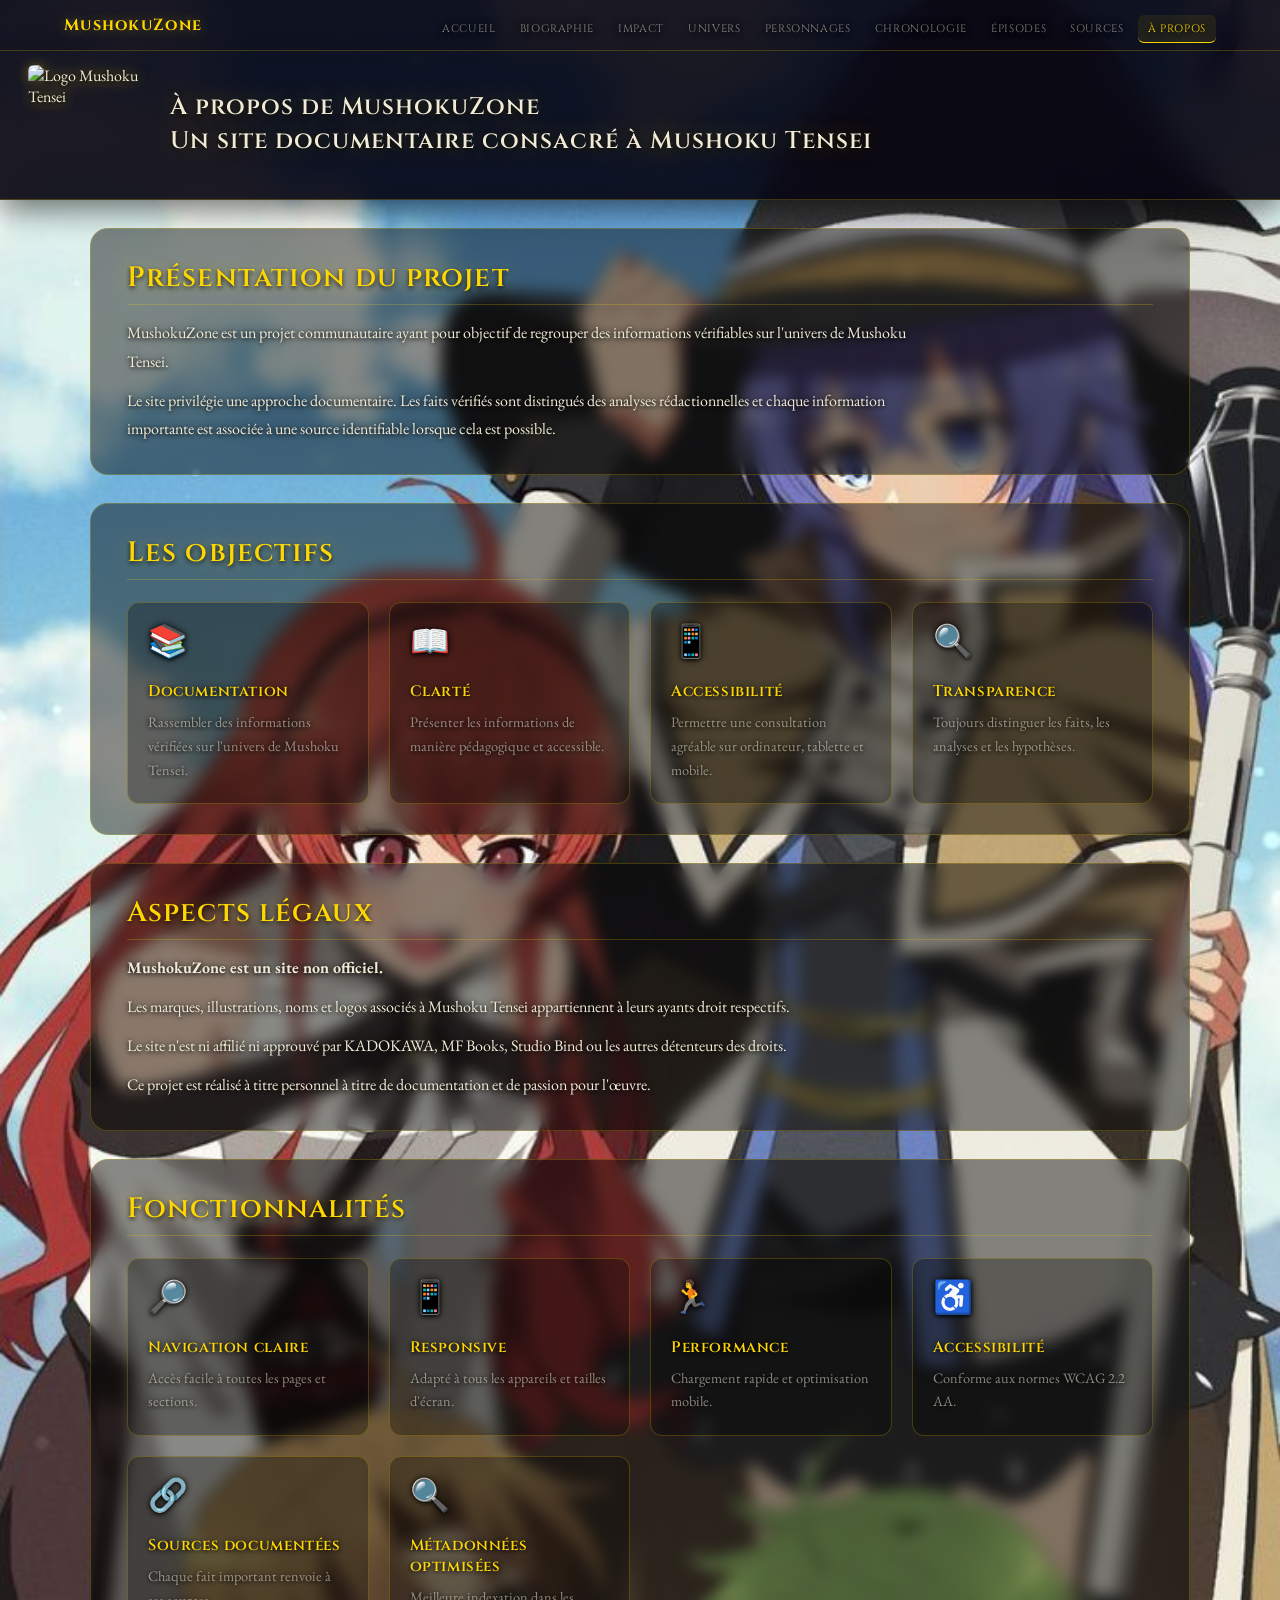
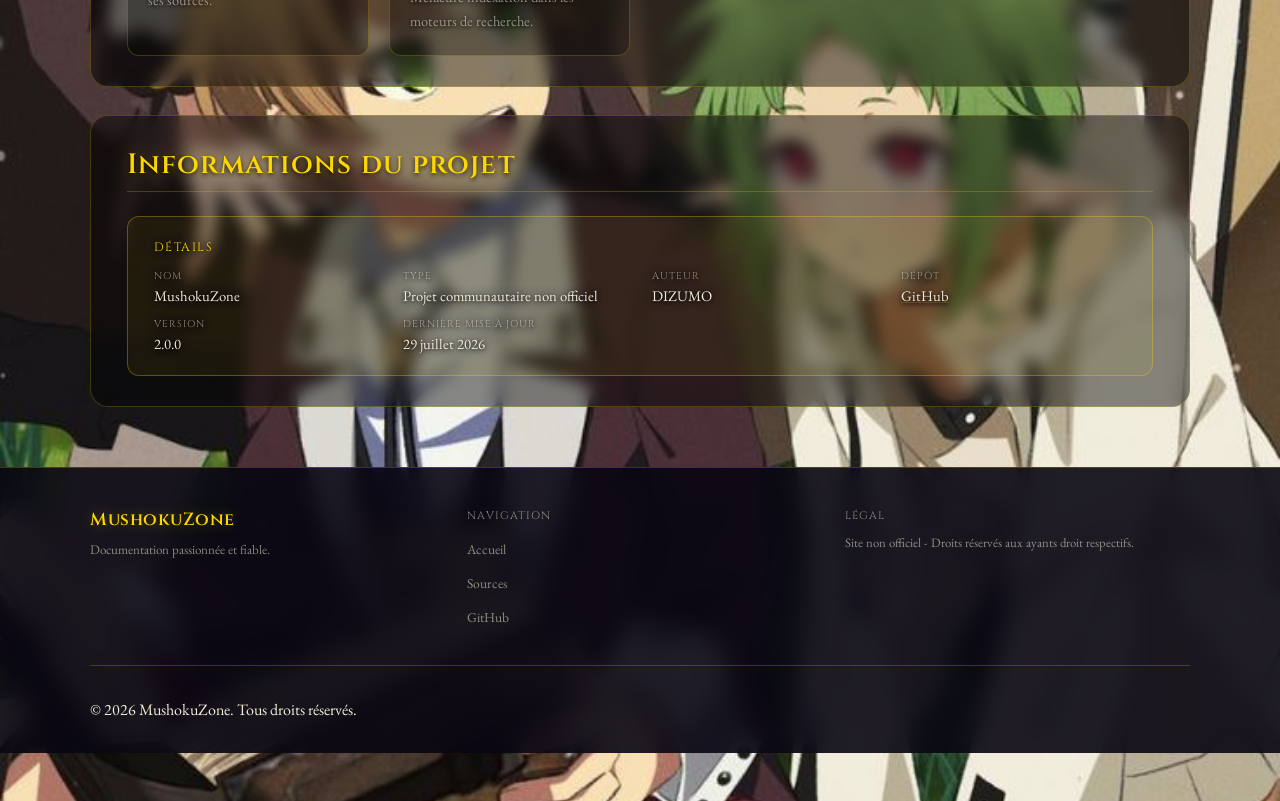
==== Autre pages/A-propos.html @ 8614d2e6 "Rework of the website to use JSON data files instead of hardcoded HTML content. This allows for easi" ====
<!DOCTYPE html>
<html lang="fr">
<head>

    <meta charset="UTF-8">
    <meta name="viewport" content="width=device-width, initial-scale=1.0">
    <link rel="icon" type="image/png" href="../Image/Mushoku_Tensei_Logo_(japonais).png">
    <title>À propos de MushokuZone</title>
    <link rel="stylesheet" href="../Css/style-common.css">

    <script src="../Js/data-manager.js"></script>
    <script src="../Js/seo-injector.js"></script>
</head>
<body>
    <a href="#main" class="skip-link">Aller au contenu principal</a>

    <nav class="site-nav">
        <div class="site-nav__inner">
            <a href="../index.html" class="site-nav__logo">MushokuZone</a>
            <ul class="site-nav__links"></ul>
            <button class="site-nav__burger" aria-expanded="false" aria-label="Menu">
                <span></span><span></span><span></span>
            </button>
        </div>
    </nav>

    <header class="hidden">
        <img src="../Image/Mushoku_Tensei_Logo_(japonais).png" alt="Logo Mushoku Tensei" loading="lazy" width="120" height="120">
        <div class="header-content">
            <h1 class="titre">À propos de MushokuZone<br>Un site documentaire consacré à Mushoku Tensei</h1>
        </div>
    </header>

    <main id="main">

        <section class="hidden" aria-labelledby="titre-presentation">
            <h2 id="titre-presentation">Présentation du projet</h2>
            <p>MushokuZone est un projet communautaire ayant pour objectif de regrouper des informations vérifiables sur l'univers de Mushoku Tensei.</p>
            <p>Le site privilégie une approche documentaire. Les faits vérifiés sont distingués des analyses rédactionnelles et chaque information importante est associée à une source identifiable lorsque cela est possible.</p>
        </section>

        <section class="hidden" aria-labelledby="titre-objectifs">
            <h2 id="titre-objectifs">Les objectifs</h2>
            <div class="cards-grid">
                <div class="card hidden">
                    <div class="card__icon">📚</div>
                    <h3 class="card__title">Documentation</h3>
                    <p class="card__text">Rassembler des informations vérifiées sur l'univers de Mushoku Tensei.</p>
                </div>
                <div class="card hidden">
                    <div class="card__icon">📖</div>
                    <h3 class="card__title">Clarté</h3>
                    <p class="card__text">Présenter les informations de manière pédagogique et accessible.</p>
                </div>
                <div class="card hidden">
                    <div class="card__icon">📱</div>
                    <h3 class="card__title">Accessibilité</h3>
                    <p class="card__text">Permettre une consultation agréable sur ordinateur, tablette et mobile.</p>
                </div>
                <div class="card hidden">
                    <div class="card__icon">🔍</div>
                    <h3 class="card__title">Transparence</h3>
                    <p class="card__text">Toujours distinguer les faits, les analyses et les hypothèses.</p>
                </div>
            </div>
        </section>

        <section class="hidden" aria-labelledby="titre-legaux">
            <h2 id="titre-legaux">Aspects légaux</h2>
            <p><strong>MushokuZone est un site non officiel.</strong></p>
            <p>Les marques, illustrations, noms et logos associés à Mushoku Tensei appartiennent à leurs ayants droit respectifs.</p>
            <p>Le site n'est ni affilié ni approuvé par KADOKAWA, MF Books, Studio Bind ou les autres détenteurs des droits.</p>
            <p>Ce projet est réalisé à titre personnel à titre de documentation et de passion pour l'œuvre.</p>
        </section>

        <section class="hidden" aria-labelledby="titre-fonctionnalites">
            <h2 id="titre-fonctionnalites">Fonctionnalités</h2>
            <div class="cards-grid">
                <div class="card hidden">
                    <div class="card__icon">🔎</div>
                    <h3 class="card__title">Navigation claire</h3>
                    <p class="card__text">Accès facile à toutes les pages et sections.</p>
                </div>
                <div class="card hidden">
                    <div class="card__icon">📱</div>
                    <h3 class="card__title">Responsive</h3>
                    <p class="card__text">Adapté à tous les appareils et tailles d'écran.</p>
                </div>
                <div class="card hidden">
                    <div class="card__icon">🏃</div>
                    <h3 class="card__title">Performance</h3>
                    <p class="card__text">Chargement rapide et optimisation mobile.</p>
                </div>
                <div class="card hidden">
                    <div class="card__icon">♿</div>
                    <h3 class="card__title">Accessibilité</h3>
                    <p class="card__text">Conforme aux normes WCAG 2.2 AA.</p>
                </div>
                <div class="card hidden">
                    <div class="card__icon">🔗</div>
                    <h3 class="card__title">Sources documentées</h3>
                    <p class="card__text">Chaque fait important renvoie à ses sources.</p>
                </div>
                <div class="card hidden">
                    <div class="card__icon">🔍</div>
                    <h3 class="card__title">Métadonnées optimisées</h3>
                    <p class="card__text">Meilleure indexation dans les moteurs de recherche.</p>
                </div>
            </div>
        </section>

        <section class="hidden" aria-labelledby="titre-contact">
            <h2 id="titre-contact">Informations du projet</h2>
            <div class="retenir">
                <div class="retenir__title">Détails</div>
                <div class="retenir__grid">
                    <div class="retenir__item">
                        <div class="retenir__label">Nom</div>
                        <div class="retenir__value">MushokuZone</div>
                    </div>
                    <div class="retenir__item">
                        <div class="retenir__label">Type</div>
                        <div class="retenir__value">Projet communautaire non officiel</div>
                    </div>
                    <div class="retenir__item">
                        <div class="retenir__label">Auteur</div>
                        <div class="retenir__value">DIZUMO</div>
                    </div>
                    <div class="retenir__item">
                        <div class="retenir__label">Dépôt</div>
                        <div class="retenir__value"><a href="https://github.com/DIZUMO/MushokuZone" target="_blank" rel="noopener noreferrer">GitHub</a></div>
                    </div>
                    <div class="retenir__item">
                        <div class="retenir__label">Version</div>
                        <div class="retenir__value">2.0.0</div>
                    </div>
                    <div class="retenir__item">
                        <div class="retenir__label">Dernière mise à jour</div>
                        <div class="retenir__value">29 juillet 2026</div>
                    </div>
                </div>
            </div>
        </section>

    </main>

    <footer class="site-footer">
        <div class="site-footer__inner">
            <div class="site-footer__brand"><h3>MushokuZone</h3><p>Documentation passionnée et fiable.</p></div>
            <div class="site-footer__nav"><h4>Navigation</h4><ul><li><a href="../index.html">Accueil</a></li><li><a href="Sources.html">Sources</a></li><li><a href="https://github.com/DIZUMO/MushokuZone" target="_blank" rel="noopener noreferrer">GitHub</a></li></ul></div>
            <div class="site-footer__meta"><h4>Légal</h4><p>Site non officiel - Droits réservés aux ayants droit respectifs.</p></div>
        </div>
        <div class="site-footer__bottom"><p>&copy; 2026 MushokuZone. Tous droits réservés.</p></div>
    </footer>

    <button id="back-to-top" aria-label="Revenir en haut">↑</button>
    <script src="../Js/config.js"></script>
    <script src="../Js/Jscripts.js"></script>
</body>
</html>
---- Css/style-common.css ----
/* ================================================== */
/*  GOOGLE FONTS                                      */
/* ================================================== */

@import url('https://fonts.googleapis.com/css2?family=Cinzel:wght@400;600;700&family=EB+Garamond:ital,wght@0,400;0,500;1,400&display=swap');

/* ================================================== */
/*  VARIABLES CSS                                     */
/* ================================================== */

:root {
    --color-gold:        #ffd700;
    --color-gold-dim:    rgba(255, 215, 0, 0.75);
    --color-gold-glow:   rgba(255, 215, 0, 0.35);
    --color-bg-header:   rgba(8, 6, 18, 0.92);
    --color-bg-section:  rgba(0, 0, 0, 0.45);
    --color-border:      rgba(255, 215, 0, 0.22);
    --color-text:        #f0ead6;
    --color-text-muted:  rgba(240, 234, 214, 0.55);
    --font-display: 'Cinzel', 'Palatino Linotype', serif;
    --font-body:    'EB Garamond', 'Georgia', serif;
    --radius-sm: 6px;
    --radius-md: 12px;
    --radius-lg: 18px;
    --transition-fast:   0.25s ease;
    --transition-normal: 0.4s ease;
    --transition-slow:   0.65s ease;
    --shadow-gold: 0 0 18px rgba(255, 215, 0, 0.4);
    --shadow-dark: 0 8px 32px rgba(0, 0, 0, 0.6);
}

*, *::before, *::after { margin: 0; padding: 0; box-sizing: border-box; }

.skip-link {
    position: absolute; top: -100px; left: 16px; z-index: 9999;
    padding: 10px 18px; background: var(--color-gold); color: #12100a;
    font-family: var(--font-display); font-size: 0.85rem;
    border-radius: var(--radius-sm); text-decoration: none; transition: top 0.2s;
}
.skip-link:focus { top: 16px; }

html {
    scroll-behavior: smooth; font-family: var(--font-body); font-size: 16px;
    color: var(--color-text); background-size: cover; background-repeat: no-repeat;
    background-position: top center; background-attachment: fixed; background-color: #0a0810;
}

body {
    min-height: 100vh; padding: 0 0 48px;
    text-shadow: 0 1px 4px rgba(0,0,0,0.95), 0 0 10px rgba(0,0,0,0.7);
    display: flex; flex-direction: column;
}

main { flex: 1; }

/* LOADER */
.loader {
    width: fit-content; font-weight: bold; font-family: monospace; font-size: 18px;
    color: #fff; line-height: 1.2; white-space: nowrap; flex-shrink: 0;
    text-shadow: none; animation: loader-color 1.5s ease-in-out infinite;
}
.loader::before { content: none; }
@keyframes loader-color { 0%,100%{color:#fff} 50%{color:var(--color-gold)} }
@keyframes media-fade-in { from{opacity:0} to{opacity:1} }
.media-loaded { animation: media-fade-in 0.5s ease forwards; }

/* NAV PRINCIPALE */
.site-nav {
    width: 100%; background: rgba(8,6,18,0.92); border-bottom: 1px solid var(--color-border);
    position: sticky; top: 0; z-index: 999; backdrop-filter: blur(12px);
    -webkit-backdrop-filter: blur(12px);
}
.site-nav__inner {
    max-width: 1200px; margin: 0 auto; display: flex; align-items: center;
    justify-content: space-between; padding: 0 24px; height: 50px;
}
.site-nav__logo {
    font-family: var(--font-display); font-size: 1rem; font-weight: 700;
    color: var(--color-gold); text-decoration: none; letter-spacing: 0.08em;
    text-shadow: 0 0 12px var(--color-gold-glow); flex-shrink: 0;
}
.site-nav__links {
    display: flex; align-items: center; gap: 4px; list-style: none;
    flex-wrap: nowrap; overflow-x: auto; -ms-overflow-style: none; scrollbar-width: none;
}
.site-nav__links::-webkit-scrollbar { display: none; }
.site-nav__links a {
    font-family: var(--font-display); font-size: 0.68rem; letter-spacing: 0.06em;
    text-transform: uppercase; color: var(--color-text-muted); text-decoration: none;
    padding: 6px 10px; border-radius: var(--radius-sm);
    transition: color var(--transition-fast), background var(--transition-fast); white-space: nowrap;
}
.site-nav__links a:hover,
.site-nav__links a[aria-current="page"] {
    color: var(--color-gold); background: rgba(255,215,0,0.08);
}
.site-nav__links a[aria-current="page"] { border-bottom: 1.5px solid var(--color-gold); }
.site-nav__burger {
    display: none; flex-direction: column; gap: 5px; background: none;
    border: none; cursor: pointer; padding: 6px; border-radius: var(--radius-sm);
}
.site-nav__burger span {
    display: block; width: 24px; height: 2px; background: var(--color-text);
    transition: transform var(--transition-fast), opacity var(--transition-fast);
}
.site-nav__burger[aria-expanded="true"] span:nth-child(1) { transform: translateY(7px) rotate(45deg); }
.site-nav__burger[aria-expanded="true"] span:nth-child(2) { opacity: 0; }
.site-nav__burger[aria-expanded="true"] span:nth-child(3) { transform: translateY(-7px) rotate(-45deg); }

/* HEADER HERO */
header {
    background: var(--color-bg-header); backdrop-filter: blur(16px) saturate(1.5);
    -webkit-backdrop-filter: blur(16px) saturate(1.5); border-bottom: 1px solid var(--color-border);
    padding: 14px 28px; display: flex; align-items: center; gap: 22px; box-shadow: var(--shadow-dark);
}
header img {
    width: clamp(64px,12vw,120px); height: auto; flex-shrink: 0;
    border-radius: var(--radius-sm); filter: drop-shadow(0 0 6px var(--color-gold-glow));
    transition: filter var(--transition-fast), transform var(--transition-fast);
    float: none !important; margin: 0 !important;
}
header img:hover { filter: drop-shadow(0 0 14px var(--color-gold-dim)); transform: scale(1.05); }
.header-content { flex: 1; min-width: 0; }
.titre {
    font-family: var(--font-display); font-size: clamp(0.95rem,2vw,1.5rem); font-weight: 600;
    letter-spacing: 0.04em; line-height: 1.4; color: var(--color-text);
    text-shadow: 0 0 22px var(--color-gold-glow), 0 2px 6px rgba(0,0,0,0.95);
    animation: pulse-glow 4s ease-in-out infinite; text-align: left;
}
.nav-fleches { display: flex; align-items: center; gap: 12px; margin-top: 10px; flex-wrap: wrap; }
.fleche {
    width: 34px; height: 34px; border-radius: 50%; border: 1.5px solid rgba(255,215,0,0.4);
    background: rgba(0,0,0,0.3); color: var(--color-text); font-size: 1.3rem;
    display: flex; align-items: center; justify-content: center; text-decoration: none;
    user-select: none;
    transition: background var(--transition-fast), border-color var(--transition-fast),
    color var(--transition-fast), transform var(--transition-fast), box-shadow var(--transition-fast);
}
.fleche:hover {
    background: var(--color-gold-dim); border-color: var(--color-gold);
    color: #12100a; transform: scale(1.2); box-shadow: 0 0 14px var(--color-gold-glow);
}
.page-actuelle {
    font-family: var(--font-body); font-size: 0.68rem; color: var(--color-text-muted);
    letter-spacing: 3px; text-transform: uppercase;
}

/* FIL D'ARIANE */
.breadcrumb {
    max-width: 1100px; margin: 12px auto 0; padding: 0 20px;
    font-family: var(--font-display); font-size: 0.68rem; letter-spacing: 0.05em;
    color: var(--color-text-muted); display: flex; align-items: center; gap: 8px; flex-wrap: wrap;
}
.breadcrumb a { color: var(--color-text-muted); text-decoration: none; transition: color var(--transition-fast); }
.breadcrumb a:hover { color: var(--color-gold); }
.breadcrumb__sep { color: rgba(255,215,0,0.3); }
.breadcrumb__current { color: var(--color-gold); }

/* SECTIONS */
section {
    max-width: 1100px; margin: 28px auto 0; padding: 30px 36px;
    background: var(--color-bg-section); backdrop-filter: blur(8px);
    -webkit-backdrop-filter: blur(8px); border-radius: var(--radius-lg);
    border: 1px solid var(--color-border);
    transition: transform var(--transition-normal), box-shadow var(--transition-normal), border-color var(--transition-normal);
}
section:hover {
    transform: translateY(-5px);
    box-shadow: 0 18px 45px rgba(0,0,0,0.6), 0 0 0 1px var(--color-gold-glow);
    border-color: rgba(255,215,0,0.38);
}

/* TITRES */
h2 {
    font-family: var(--font-display); font-size: clamp(1.25rem,2.5vw,1.75rem); font-weight: 600;
    color: var(--color-gold); margin-top: 28px; margin-bottom: 14px; letter-spacing: 0.04em;
    text-shadow: 0 0 20px var(--color-gold-glow), 0 2px 5px rgba(0,0,0,0.85);
    border-bottom: 1px solid var(--color-border); padding-bottom: 8px;
}
h2:first-child { margin-top: 0; }
h3 {
    font-family: var(--font-display); font-size: clamp(1rem,1.8vw,1.25rem); font-weight: 600;
    color: #e8d48a; margin-top: 24px; margin-bottom: 10px; letter-spacing: 0.03em;
}
h4 {
    font-family: var(--font-display); font-size: 0.9rem; font-weight: 400;
    color: var(--color-text-muted); margin-top: 20px; letter-spacing: 0.06em; text-transform: uppercase;
}
p { font-size: 1rem; line-height: 1.8; max-width: 780px; margin-top: 10px; color: var(--color-text); }
ul, ol { padding-left: 22px; margin-top: 8px; }
li { line-height: 1.75; margin-bottom: 5px; }

/* CARTES */
.cards-grid {
    display: grid; grid-template-columns: repeat(auto-fill,minmax(220px,1fr));
    gap: 20px; margin-top: 22px;
}
.card {
    background: rgba(0,0,0,0.3); border: 1px solid var(--color-border);
    border-radius: var(--radius-md); padding: 22px 20px;
    transition: transform var(--transition-fast), box-shadow var(--transition-fast), border-color var(--transition-fast);
}
.card:hover {
    transform: translateY(-4px);
    box-shadow: 0 12px 32px rgba(0,0,0,0.55), 0 0 0 1px var(--color-gold-glow);
    border-color: rgba(255,215,0,0.38);
}
.card__icon { font-size: 2rem; margin-bottom: 12px; display: block; line-height: 1; }
.card__title {
    font-family: var(--font-display); font-size: 0.95rem; font-weight: 600;
    color: var(--color-gold); margin-bottom: 8px; letter-spacing: 0.04em;
}
.card__text { font-size: 0.9rem; line-height: 1.65; color: var(--color-text-muted); max-width: none; margin-top: 0; }

/* TABLE */
table {
    width: 100%; border-collapse: collapse; margin-top: 22px;
    border-radius: var(--radius-md); overflow: hidden;
    transition: transform var(--transition-fast), box-shadow var(--transition-fast);
}
table:hover { transform: scale(1.004); box-shadow: 0 8px 28px rgba(0,0,0,0.5); }
thead { background: rgba(255,215,0,0.1); }
th {
    font-family: var(--font-display); font-size: 0.82rem; letter-spacing: 0.07em;
    text-transform: uppercase; color: var(--color-gold); padding: 12px 14px;
    border: 1px solid var(--color-border); text-align: center;
}
td {
    padding: 10px 14px; text-align: center; border: 1px solid rgba(255,255,255,0.07);
    font-size: 0.92rem; transition: background var(--transition-fast);
}
tbody tr:nth-child(even) { background: rgba(255,215,0,0.04); }
tbody tr:hover td { background: rgba(255,215,0,0.09); }
caption h3 { margin-bottom: 8px; margin-top: 0; }

/* IMAGES */
img {
    border-radius: var(--radius-md); max-width: 100%; height: auto; display: block;
    transition: transform var(--transition-normal), filter var(--transition-normal), box-shadow var(--transition-normal);
}
img:hover { transform: scale(1.03); filter: brightness(1.08) saturate(1.1); box-shadow: 0 10px 32px rgba(0,0,0,0.55); }
section img { margin: 16px auto; max-height: 420px; object-fit: cover; box-shadow: 0 4px 20px rgba(0,0,0,0.5); }

/* IFRAMES */
iframe { border-radius: var(--radius-md); width: 100%; aspect-ratio: 16/9; border: none; box-shadow: 0 6px 24px rgba(0,0,0,0.5); }

/* LIENS */
a { color: var(--color-text); text-decoration-color: var(--color-border); transition: color var(--transition-fast), text-shadow var(--transition-fast); }
a:hover { color: var(--color-gold); text-shadow: 0 0 10px var(--color-gold-glow); }

/* BOUTONS */
.btn {
    display: inline-flex; align-items: center; gap: 8px;
    font-family: var(--font-display); font-size: 0.78rem; letter-spacing: 0.06em;
    text-transform: uppercase; color: var(--color-text); background: rgba(0,0,0,0.35);
    border: 1.5px solid var(--color-border); border-radius: var(--radius-sm);
    padding: 9px 18px; cursor: pointer; text-decoration: none;
    transition: background var(--transition-fast), border-color var(--transition-fast),
    color var(--transition-fast), box-shadow var(--transition-fast);
}
.btn:hover {
    background: rgba(255,215,0,0.12); border-color: var(--color-gold);
    color: var(--color-gold); box-shadow: 0 0 12px var(--color-gold-glow); text-shadow: none;
}
.btn--primary { background: rgba(255,215,0,0.14); border-color: var(--color-gold); color: var(--color-gold); }

/* ACCORDEON */
.accordion__item {
    border: 1px solid var(--color-border); border-radius: var(--radius-md);
    margin-bottom: 10px; overflow: hidden; background: rgba(0,0,0,0.25);
}
.accordion__btn {
    width: 100%; display: flex; align-items: center; justify-content: space-between;
    gap: 12px; padding: 16px 20px; background: none; border: none;
    color: var(--color-text); font-family: var(--font-display); font-size: 0.9rem;
    text-align: left; cursor: pointer;
    transition: color var(--transition-fast), background var(--transition-fast);
}
.accordion__btn:hover { background: rgba(255,215,0,0.05); color: var(--color-gold); }
.accordion__btn[aria-expanded="true"] { color: var(--color-gold); border-bottom: 1px solid var(--color-border); }
.accordion__icon { font-size: 1.2rem; transition: transform var(--transition-fast); flex-shrink: 0; }
.accordion__btn[aria-expanded="true"] .accordion__icon { transform: rotate(45deg); }
.accordion__panel { max-height: 0; overflow: hidden; transition: max-height 0.35s ease, padding 0.35s ease; padding: 0 20px; }
.accordion__panel.open { max-height: 800px; padding: 16px 20px; }

/* GRILLE VIDEOS */
.video-grid { display: grid; grid-template-columns: repeat(4,1fr); gap: 22px; margin-top: 18px; }
.video-cell {
    display: flex; flex-direction: column; align-items: center; text-align: center;
    background: rgba(0,0,0,0.3); border-radius: var(--radius-md); border: 1px solid var(--color-border);
    padding: 12px; transition: transform var(--transition-fast), box-shadow var(--transition-fast), border-color var(--transition-fast);
}
.video-cell:hover {
    transform: translateY(-4px);
    box-shadow: 0 12px 32px rgba(0,0,0,0.55), 0 0 0 1px var(--color-gold-glow);
    border-color: rgba(255,215,0,0.38);
}
.video-cell p { font-size: 0.88rem; margin-top: 8px; color: var(--color-text-muted); max-width: none; line-height: 1.5; }
.video-cell p:first-of-type { color: var(--color-text); font-weight: 500; margin-top: 10px; }
.video-container { position: relative; width: 100%; padding-bottom: 56.25%; border-radius: var(--radius-sm); overflow: hidden; background: #000; }
.video-container iframe { position: absolute; width: 100%; height: 100%; top: 0; left: 0; aspect-ratio: unset; }
.video-preview { position: relative; width: 100%; cursor: pointer; border-radius: var(--radius-sm); overflow: hidden; }
.video-preview img { width: 100%; display: block; object-fit: cover; filter: brightness(1.05) contrast(1.1) saturate(1.15); transition: filter var(--transition-fast), transform var(--transition-fast); max-height: none; margin: 0; border-radius: 0; }
.video-preview:hover img { filter: brightness(1.15) contrast(1.2) saturate(1.25); transform: scale(1.05); }
.play-button {
    position: absolute; top: 50%; left: 50%; transform: translate(-50%,-50%);
    font-size: 2rem; color: white; background: rgba(0,0,0,0.6);
    width: 60px; height: 60px; display: flex; align-items: center; justify-content: center;
    border-radius: 50%; transition: all var(--transition-fast); box-shadow: 0 4px 12px rgba(0,0,0,0.7);
}
.video-preview:hover .play-button { background: rgba(0,0,0,0.8); transform: translate(-50%,-50%) scale(1.1); }

/* FRISE */
.timeline { position: relative; padding: 20px 0; margin-top: 24px; }
.timeline::before {
    content: ''; position: absolute; left: 50%; top: 0; bottom: 0; width: 2px;
    background: linear-gradient(to bottom, transparent, var(--color-gold), transparent);
    transform: translateX(-50%);
}
.timeline__item { display: flex; gap: 32px; margin-bottom: 36px; align-items: flex-start; position: relative; }
.timeline__item:nth-child(odd) { flex-direction: row-reverse; }
.timeline__item:nth-child(odd) .timeline__content { text-align: right; }
.timeline__dot {
    flex-shrink: 0; width: 14px; height: 14px; border-radius: 50%;
    background: var(--color-gold); border: 2px solid rgba(255,215,0,0.3);
    box-shadow: 0 0 10px var(--color-gold-glow); position: absolute;
    left: 50%; transform: translateX(-50%); top: 4px;
}
.timeline__content {
    flex: 1; max-width: calc(50% - 40px); padding: 16px 20px;
    background: rgba(0,0,0,0.3); border: 1px solid var(--color-border);
    border-radius: var(--radius-md);
    transition: transform var(--transition-fast), box-shadow var(--transition-fast);
}
.timeline__content:hover { transform: translateY(-3px); box-shadow: 0 8px 24px rgba(0,0,0,0.5); }
.timeline__date { font-family: var(--font-display); font-size: 0.72rem; letter-spacing: 0.1em; color: var(--color-gold); text-transform: uppercase; margin-bottom: 6px; }
.timeline__title { font-family: var(--font-display); font-size: 0.95rem; color: var(--color-text); margin-bottom: 4px; }
.timeline__desc { font-size: 0.85rem; color: var(--color-text-muted); line-height: 1.55; margin-top: 4px; max-width: none; }

/* ENCADRE A RETENIR */
.retenir {
    background: rgba(255,215,0,0.06); border: 1px solid rgba(255,215,0,0.3);
    border-radius: var(--radius-md); padding: 22px 26px; margin-top: 24px;
}
.retenir__title {
    font-family: var(--font-display); font-size: 0.75rem; letter-spacing: 0.12em;
    text-transform: uppercase; color: var(--color-gold); margin-bottom: 14px;
}
.retenir__grid { display: grid; grid-template-columns: repeat(auto-fill,minmax(180px,1fr)); gap: 12px 24px; }
.retenir__label { font-family: var(--font-display); font-size: 0.62rem; letter-spacing: 0.1em; text-transform: uppercase; color: var(--color-text-muted); margin-bottom: 3px; }
.retenir__value { font-size: 0.92rem; color: var(--color-text); }

/* SOURCES COIN */
.sources-corner {
    position: fixed; right: 16px; bottom: 16px; z-index: 1100; max-width: 310px;
    padding: 12px 14px; background: rgba(8,6,18,0.94); border: 1px solid rgba(255,215,0,0.35);
    border-radius: 10px; box-shadow: 0 8px 28px rgba(0,0,0,0.65); font-size: 0.82rem; line-height: 1.45;
}
.sources-corner summary { cursor: pointer; color: var(--color-gold); font-family: var(--font-display); font-weight: 600; }
.sources-corner ul { margin: 8px 0 0; padding-left: 18px; }
.sources-corner a { color: var(--color-text); }

/* FOOTER */
.site-footer {
    margin-top: 60px; background: rgba(8,6,18,0.9); border-top: 1px solid var(--color-border);
    backdrop-filter: blur(12px); -webkit-backdrop-filter: blur(12px);
    padding: 40px 28px 28px; text-shadow: none;
}
.site-footer__inner {
    max-width: 1100px; margin: 0 auto;
    display: grid; grid-template-columns: 1fr 1fr 1fr; gap: 32px;
}
.site-footer__brand h3 { font-family: var(--font-display); font-size: 1.1rem; color: var(--color-gold); margin: 0 0 8px; text-shadow: 0 0 14px var(--color-gold-glow); }
.site-footer__brand p { font-size: 0.82rem; color: var(--color-text-muted); line-height: 1.55; max-width: none; margin: 0; }
.site-footer__nav h4 { font-family: var(--font-display); font-size: 0.68rem; letter-spacing: 0.1em; text-transform: uppercase; color: var(--color-text-muted); margin: 0 0 12px; }
.site-footer__nav ul { list-style: none; padding: 0; margin: 0; }
.site-footer__nav li { margin-bottom: 6px; }
.site-footer__nav a { font-size: 0.85rem; color: var(--color-text-muted); text-decoration: none; transition: color var(--transition-fast); }
.site-footer__nav a:hover { color: var(--color-gold); text-shadow: none; }
.site-footer__meta h4 { font-family: var(--font-display); font-size: 0.68rem; letter-spacing: 0.1em; text-transform: uppercase; color: var(--color-text-muted); margin: 0 0 10px; }
.site-footer__meta p { font-size: 0.8rem; color: var(--color-text-muted); line-height: 1.6; max-width: none; margin: 0 0 6px; }
.site-footer__meta a { color: var(--color-gold); text-decoration: none; }
.site-footer__bottom {
    max-width: 1100px; margin: 28px auto 0; padding-top: 20px;
    border-top: 1px solid var(--color-border); display: flex; align-items: center;
    justify-content: space-between; gap: 16px; flex-wrap: wrap;
    font-size: 0.78rem; color: var(--color-text-muted);
}
.site-footer__bottom a { color: var(--color-gold); text-decoration: none; }

/* BACK TO TOP */
#back-to-top {
    position: fixed; right: 24px; bottom: 80px; z-index: 1050; width: 42px; height: 42px;
    border-radius: 50%; background: rgba(8,6,18,0.85); border: 1.5px solid rgba(255,215,0,0.4);
    color: var(--color-gold); font-size: 1.2rem; display: flex; align-items: center;
    justify-content: center; cursor: pointer; opacity: 0; pointer-events: none;
    transition: opacity var(--transition-fast), transform var(--transition-fast); text-shadow: none;
}
#back-to-top.visible { opacity: 1; pointer-events: auto; }
#back-to-top:hover { transform: scale(1.1); border-color: var(--color-gold); box-shadow: 0 0 14px var(--color-gold-glow); }

/* BADGE */
.badge { display: inline-block; font-family: var(--font-display); font-size: 0.6rem; letter-spacing: 0.08em; text-transform: uppercase; padding: 3px 8px; border-radius: 3px; margin-left: 6px; vertical-align: middle; }
.badge--fact { background: rgba(100,200,100,0.15); border: 1px solid rgba(100,200,100,0.4); color: #90d890; }
.badge--analyse { background: rgba(255,215,0,0.1); border: 1px solid rgba(255,215,0,0.3); color: var(--color-gold); }

/* ANIMATIONS */
.hidden { opacity: 0; transform: translateY(26px); transition: opacity var(--transition-slow), transform var(--transition-slow); }
.visible { opacity: 1; transform: translateY(0); }
@keyframes pulse-glow {
    0%,100% { text-shadow: 0 0 14px var(--color-gold-glow), 0 2px 6px rgba(0,0,0,0.95); }
    50% { text-shadow: 0 0 32px rgba(255,215,0,0.55), 0 2px 6px rgba(0,0,0,0.95); }
}

/* RESPONSIVE */
@media (max-width: 1200px) { .video-grid { grid-template-columns: repeat(3,1fr); } }
@media (max-width: 1024px) { html { background-image: url("../Image/bc57eead3176837e41f1235a4737aac3.jpg"); } .site-footer__inner { grid-template-columns: 1fr 1fr; } }
@media (max-width: 900px) {
    .video-grid { grid-template-columns: repeat(2,1fr); }
    .timeline::before { left: 20px; }
    .timeline__item, .timeline__item:nth-child(odd) { flex-direction: row; }
    .timeline__item:nth-child(odd) .timeline__content { text-align: left; }
    .timeline__dot { left: 20px; }
    .timeline__content { max-width: calc(100% - 60px); margin-left: 60px; }
}
html { background-image: url("../Image/bc57eead3176837e41f1235a4737aac3.jpg"); }
@media (max-width: 768px) {
    html { background-attachment: scroll; }
    .site-nav__burger { display: flex; }
    .site-nav__links { display: none; position: absolute; top: 50px; left: 0; right: 0; background: rgba(8,6,18,0.97); border-bottom: 1px solid var(--color-border); flex-direction: column; padding: 12px; gap: 4px; z-index: 998; }
    .site-nav__links.open { display: flex; }
    .site-nav__links a { padding: 10px 14px; font-size: 0.78rem; }
    header { flex-direction: column; align-items: center; padding: 14px 16px; position: relative; gap: 10px; }
    header img { width: clamp(60px,28vw,90px); }
    .header-content { text-align: center; width: 100%; }
    .titre { text-align: center; font-size: clamp(0.85rem,4vw,1.15rem); }
    .nav-fleches { justify-content: center; }
    section { padding: 20px 16px; margin: 16px 10px 0; border-radius: var(--radius-md); }
    section:hover { transform: none; }
    .video-grid { grid-template-columns: 1fr; }
    table { display: block; overflow-x: auto; -webkit-overflow-scrolling: touch; font-size: 0.8rem; }
    th, td { padding: 8px 10px; white-space: nowrap; }
    p { max-width: 100%; }
    .site-footer__inner { grid-template-columns: 1fr; gap: 24px; }
    .site-footer__bottom { flex-direction: column; text-align: center; }
    .cards-grid { grid-template-columns: 1fr; }
    #back-to-top { right: 16px; bottom: 70px; }
}
@media (max-width: 768px) { html { background-attachment: scroll !important; background-position: top center; } body { min-height: 100vh; padding: 0 0 40px; } }
@media (max-width: 600px) { .sources-corner { left: 10px; right: 10px; bottom: 10px; max-width: none; } }
@media (max-width: 480px) { html { background-attachment: scroll !important; background-size: cover; background-repeat: no-repeat; } body { padding: 0 0 30px; } }
@media (prefers-reduced-motion: reduce) { *, *::before, *::after { animation-duration: 0.01ms !important; animation-iteration-count: 1 !important; transition-duration: 0.01ms !important; } html { scroll-behavior: auto; } }
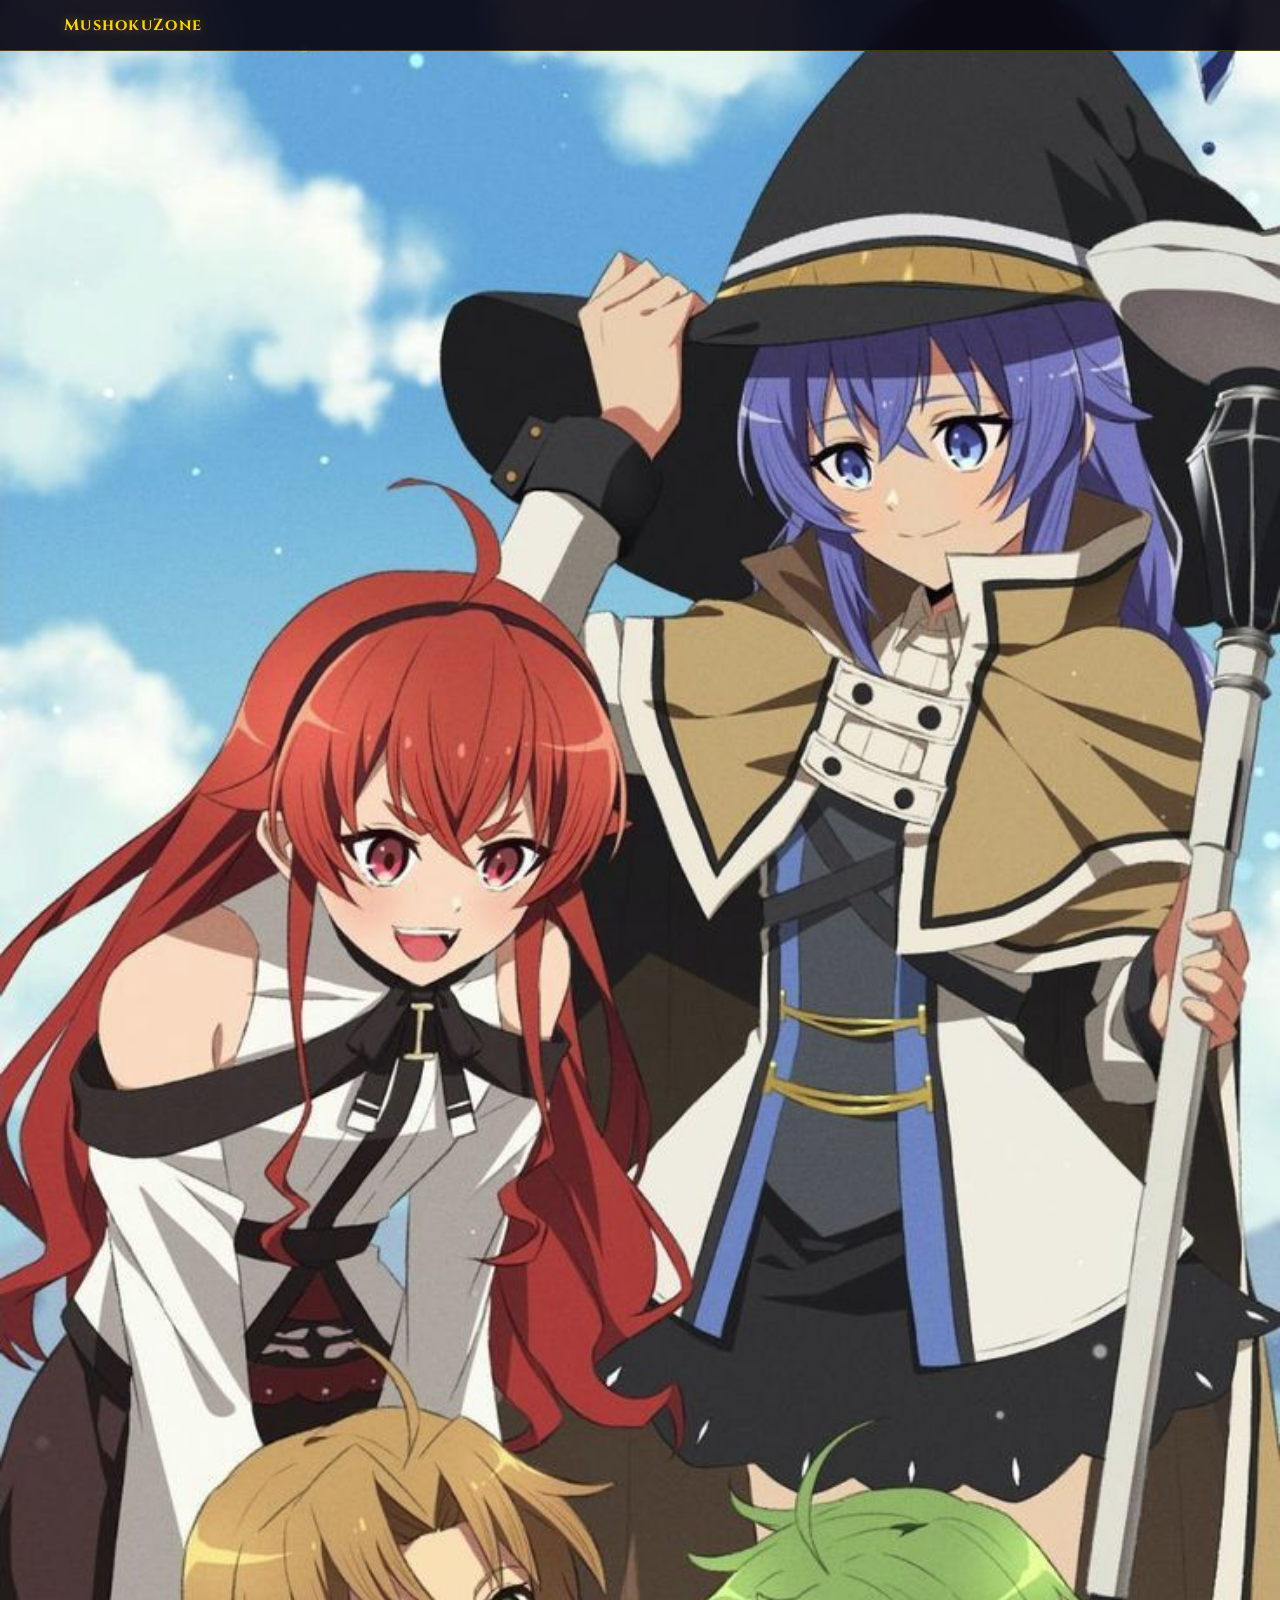
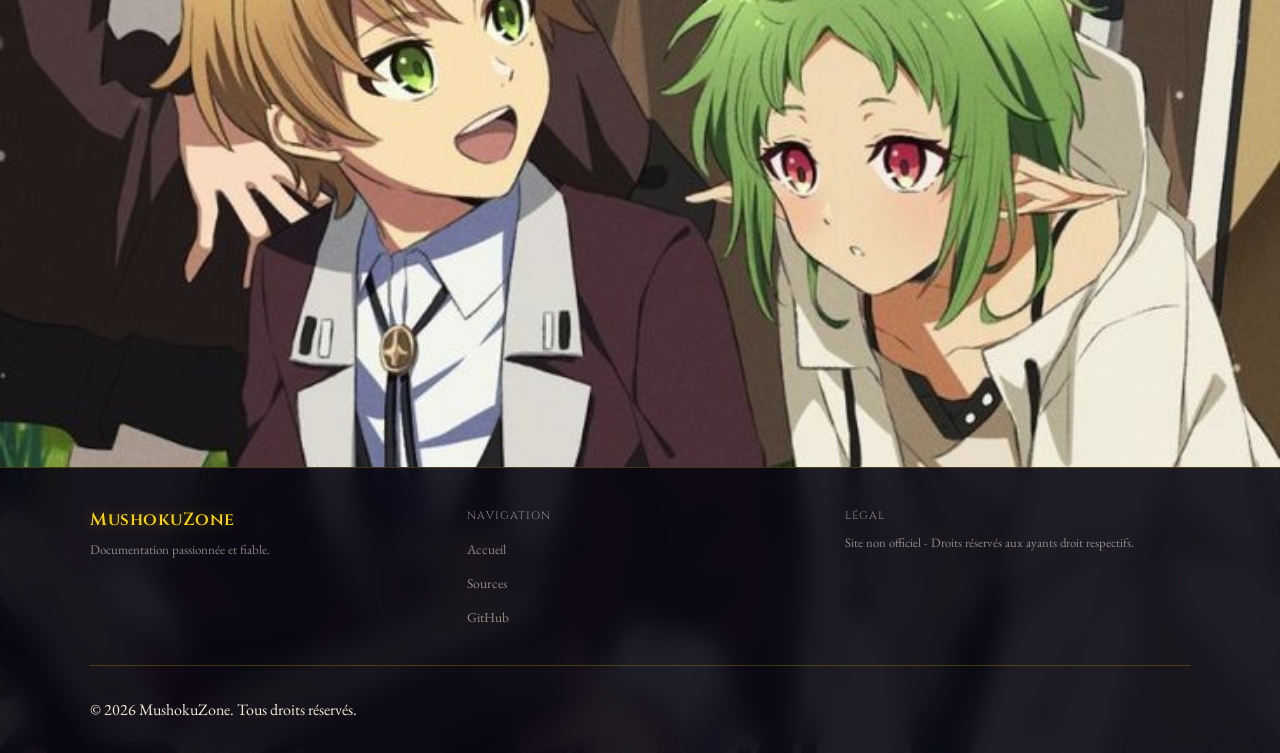
==== commit 2a5cc59a: "ajout du script seo-injector.js à la fin de plusieurs pages pour améliorer le référencement" ====
--- a/Autre pages/A-propos.html
+++ b/Autre pages/A-propos.html
@@ -5,11 +5,10 @@
     <meta charset="UTF-8">
     <meta name="viewport" content="width=device-width, initial-scale=1.0">
     <link rel="icon" type="image/png" href="../Image/Mushoku_Tensei_Logo_(japonais).png">
-    <title>À propos de MushokuZone</title>
+    <link rel="apple-touch-icon" href="../Image/Mushoku_Tensei_Logo_(japonais).png"><title>À propos de MushokuZone</title>
     <link rel="stylesheet" href="../Css/style-common.css">
 
     <script src="../Js/data-manager.js"></script>
-    <script src="../Js/seo-injector.js"></script>
 </head>
 <body>
     <a href="#main" class="skip-link">Aller au contenu principal</a>
@@ -156,5 +155,6 @@
     <button id="back-to-top" aria-label="Revenir en haut">↑</button>
     <script src="../Js/config.js"></script>
     <script src="../Js/Jscripts.js"></script>
+    <script src="../Js/seo-injector.js"></script>
 </body>
 </html>
--- a/Css/style-common.css
+++ b/Css/style-common.css
@@ -46,7 +46,7 @@
 }
 
 body {
-    min-height: 100vh; padding: 0 0 48px;
+    min-height: 100vh; padding: 0;
     text-shadow: 0 1px 4px rgba(0,0,0,0.95), 0 0 10px rgba(0,0,0,0.7);
     display: flex; flex-direction: column;
 }
@@ -145,16 +145,7 @@
     letter-spacing: 3px; text-transform: uppercase;
 }
 
-/* FIL D'ARIANE */
-.breadcrumb {
-    max-width: 1100px; margin: 12px auto 0; padding: 0 20px;
-    font-family: var(--font-display); font-size: 0.68rem; letter-spacing: 0.05em;
-    color: var(--color-text-muted); display: flex; align-items: center; gap: 8px; flex-wrap: wrap;
-}
-.breadcrumb a { color: var(--color-text-muted); text-decoration: none; transition: color var(--transition-fast); }
-.breadcrumb a:hover { color: var(--color-gold); }
-.breadcrumb__sep { color: rgba(255,215,0,0.3); }
-.breadcrumb__current { color: var(--color-gold); }
+/* FIL D'ARIANE (supprimé) */
 
 /* SECTIONS */
 section {
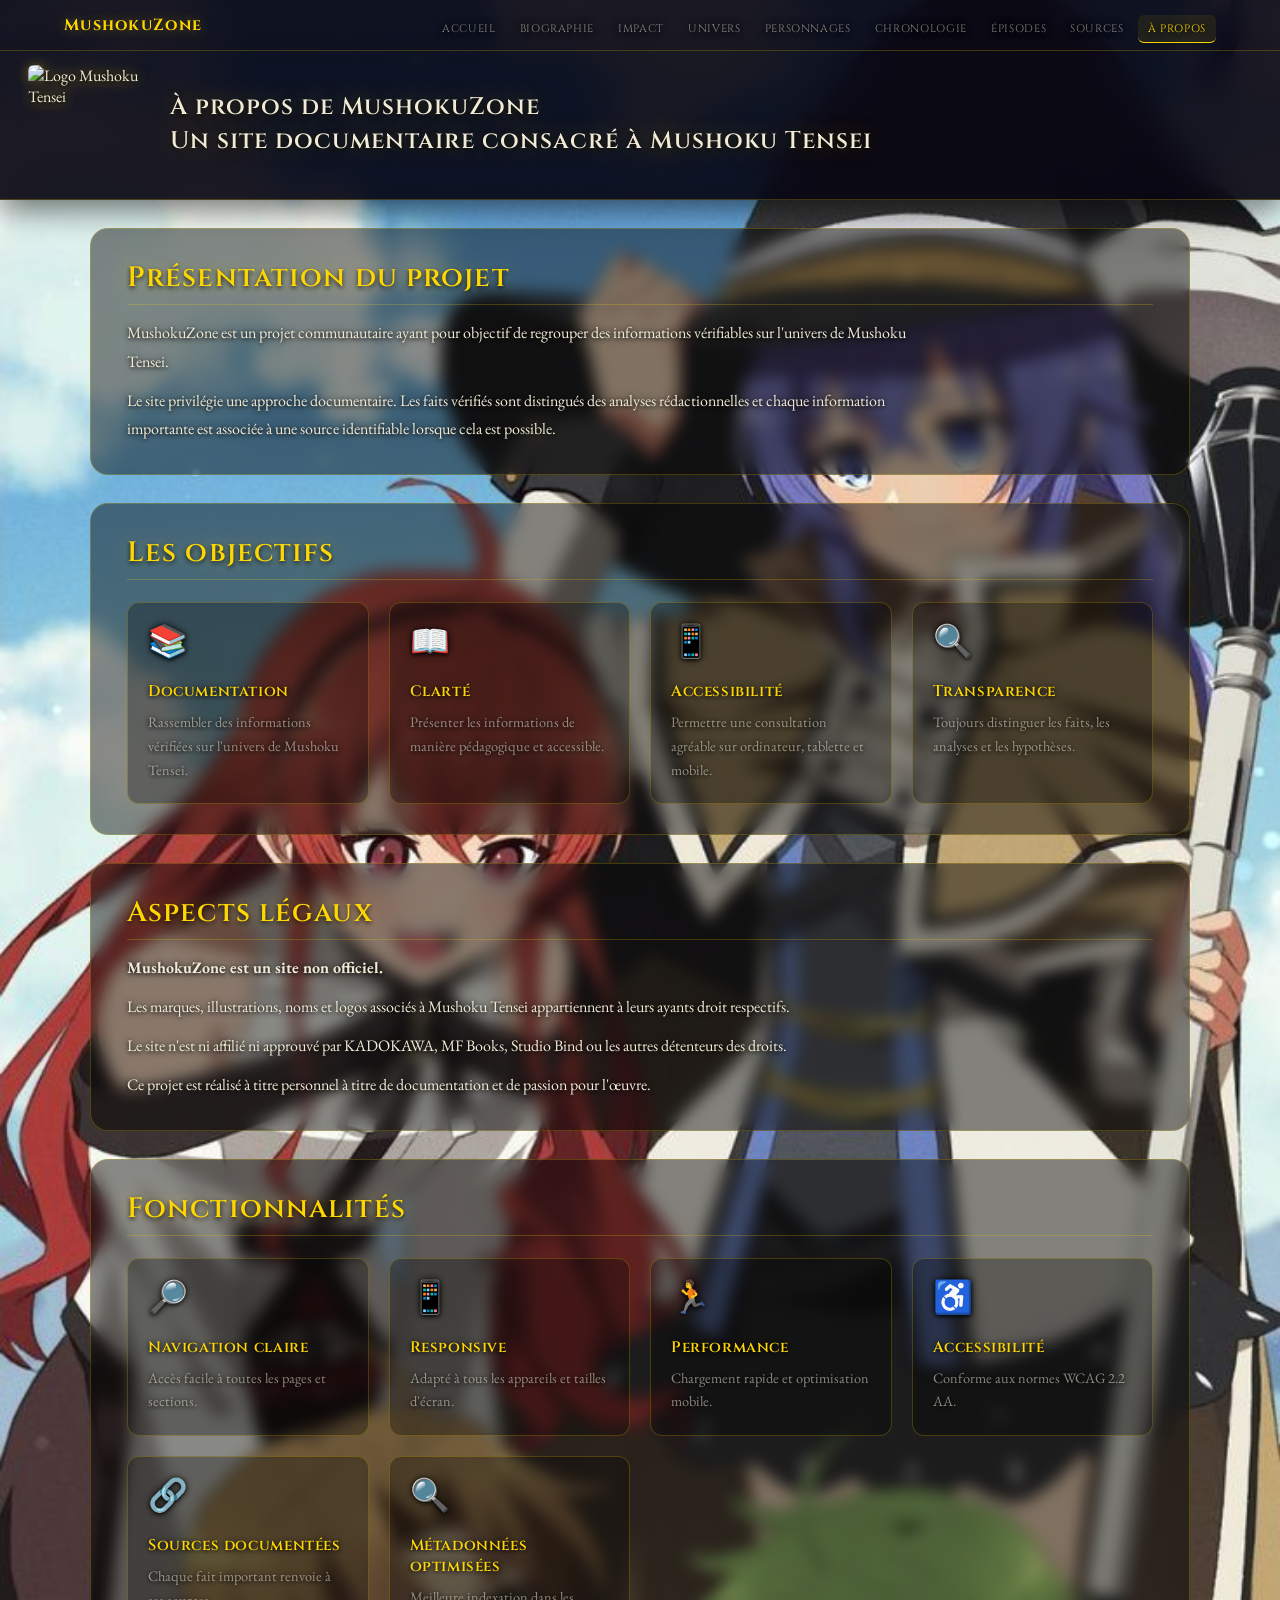
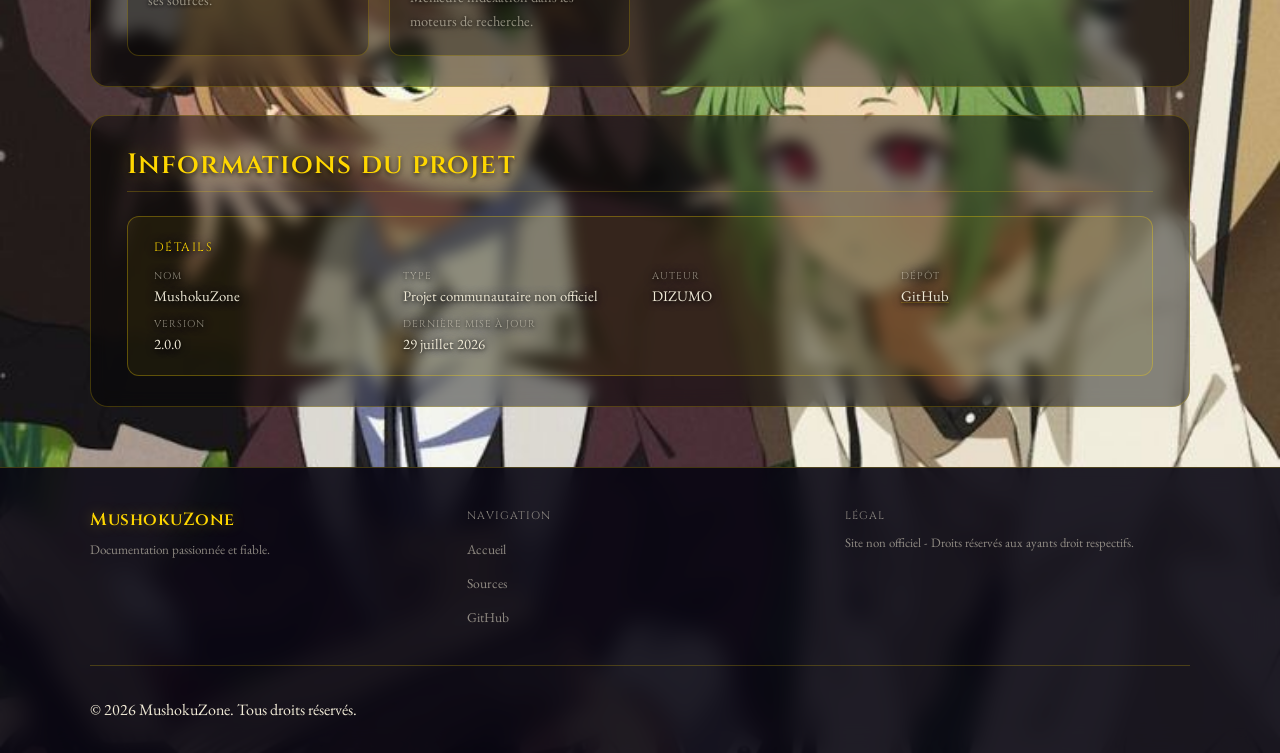
==== commit 8a5e1db6: "Load backgrounds on every page" ====
--- a/Autre pages/A-propos.html
+++ b/Autre pages/A-propos.html
@@ -156,5 +156,6 @@
     <script src="../Js/config.js"></script>
     <script src="../Js/Jscripts.js"></script>
     <script src="../Js/seo-injector.js"></script>
+    <script src="../Js/style-injector.js"></script>
 </body>
 </html>
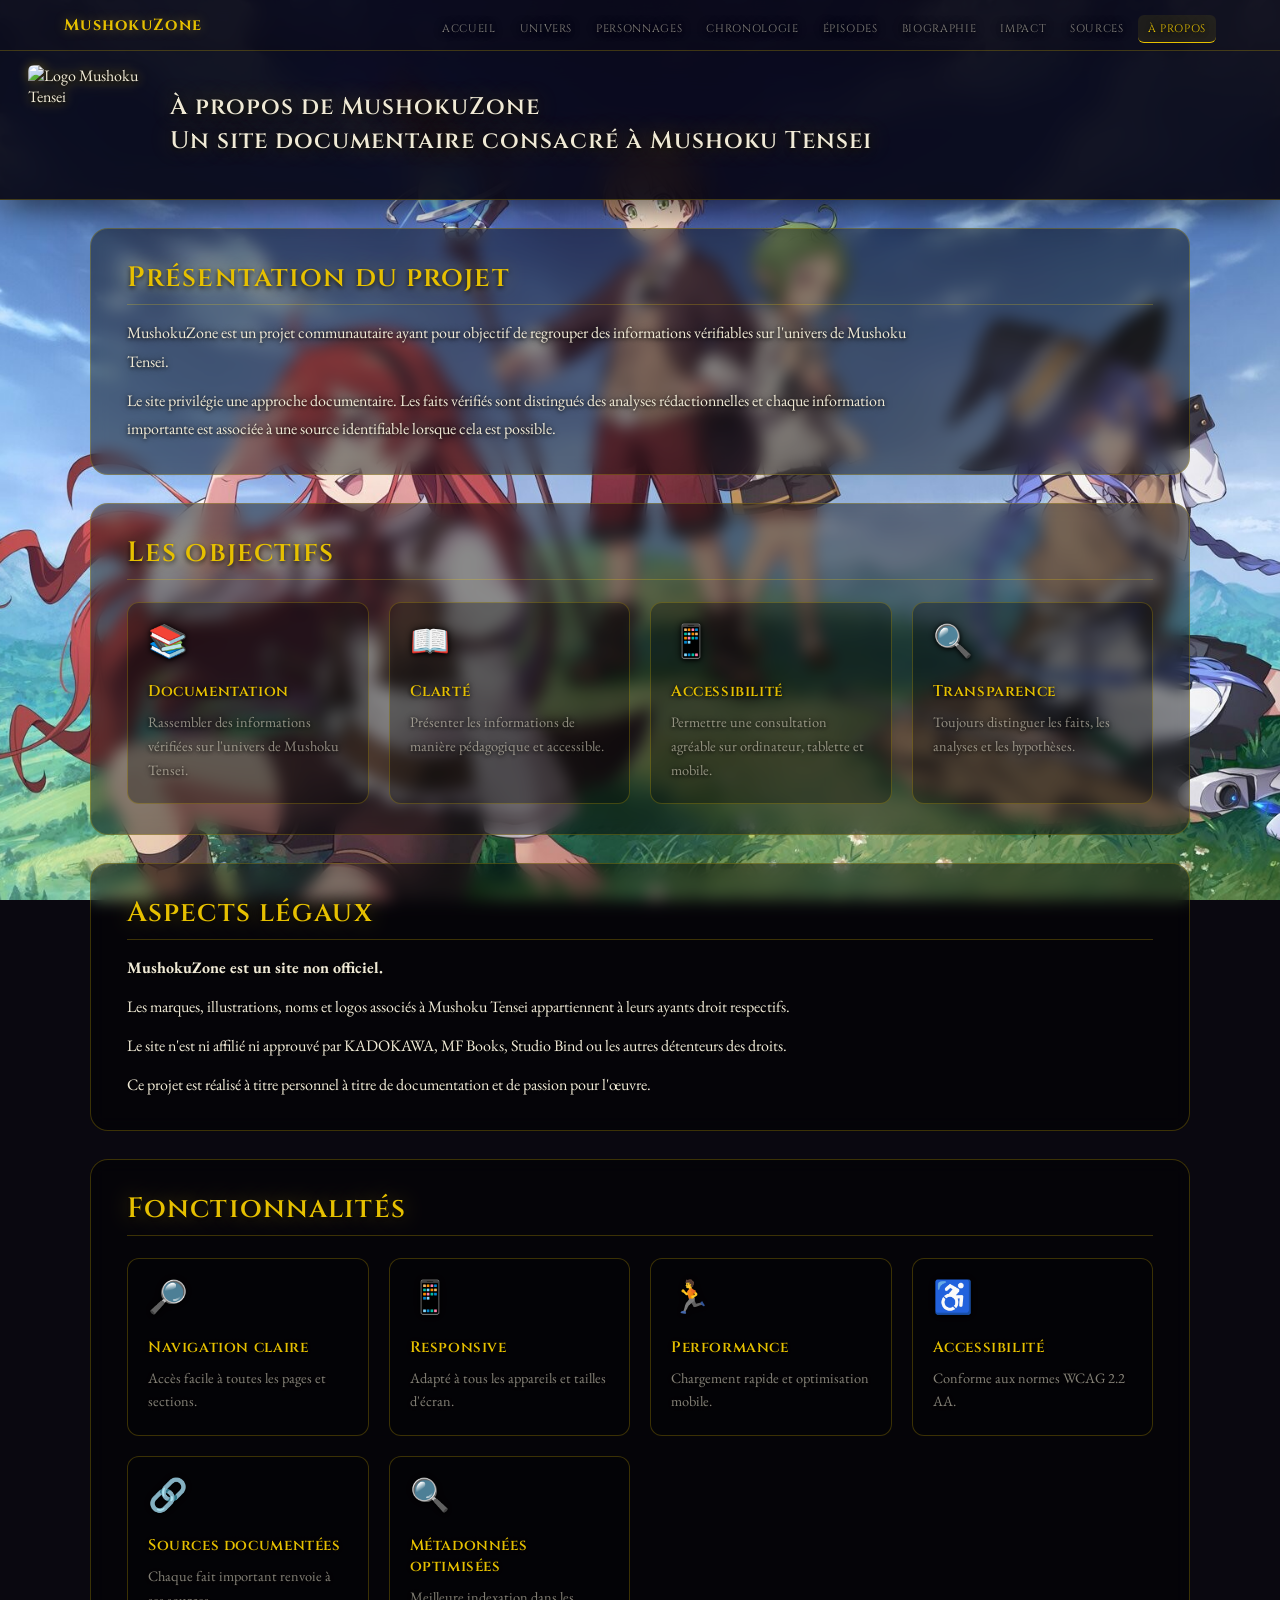
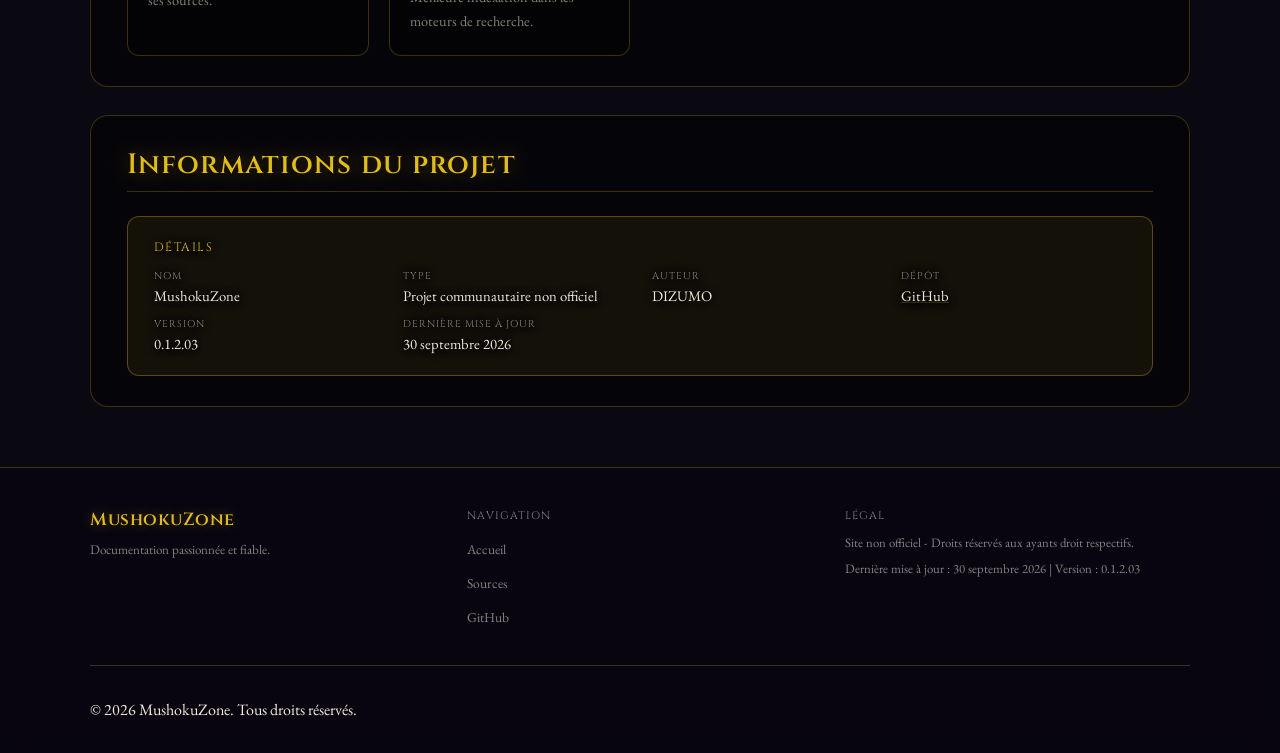
==== commit f8586d22: "feat: update version and last update information across multiple files" ====
--- a/Autre pages/A-propos.html
+++ b/Autre pages/A-propos.html
@@ -131,11 +131,11 @@
                     </div>
                     <div class="retenir__item">
                         <div class="retenir__label">Version</div>
-                        <div class="retenir__value">2.0.0</div>
+                        <div class="retenir__value" id="version">0.1.2.03</div>
                     </div>
                     <div class="retenir__item">
                         <div class="retenir__label">Dernière mise à jour</div>
-                        <div class="retenir__value">29 juillet 2026</div>
+                        <div class="retenir__value" id="last-update">30 septembre 2026</div>
                     </div>
                 </div>
             </div>
--- a/Css/style-common.css
+++ b/Css/style-common.css
@@ -9,7 +9,7 @@
 /* ================================================== */
 
 :root {
-    --color-gold:        #ffd700;
+    --color-gold:        #e6c000;
     --color-gold-dim:    rgba(255, 215, 0, 0.75);
     --color-gold-glow:   rgba(255, 215, 0, 0.35);
     --color-bg-header:   rgba(8, 6, 18, 0.92);
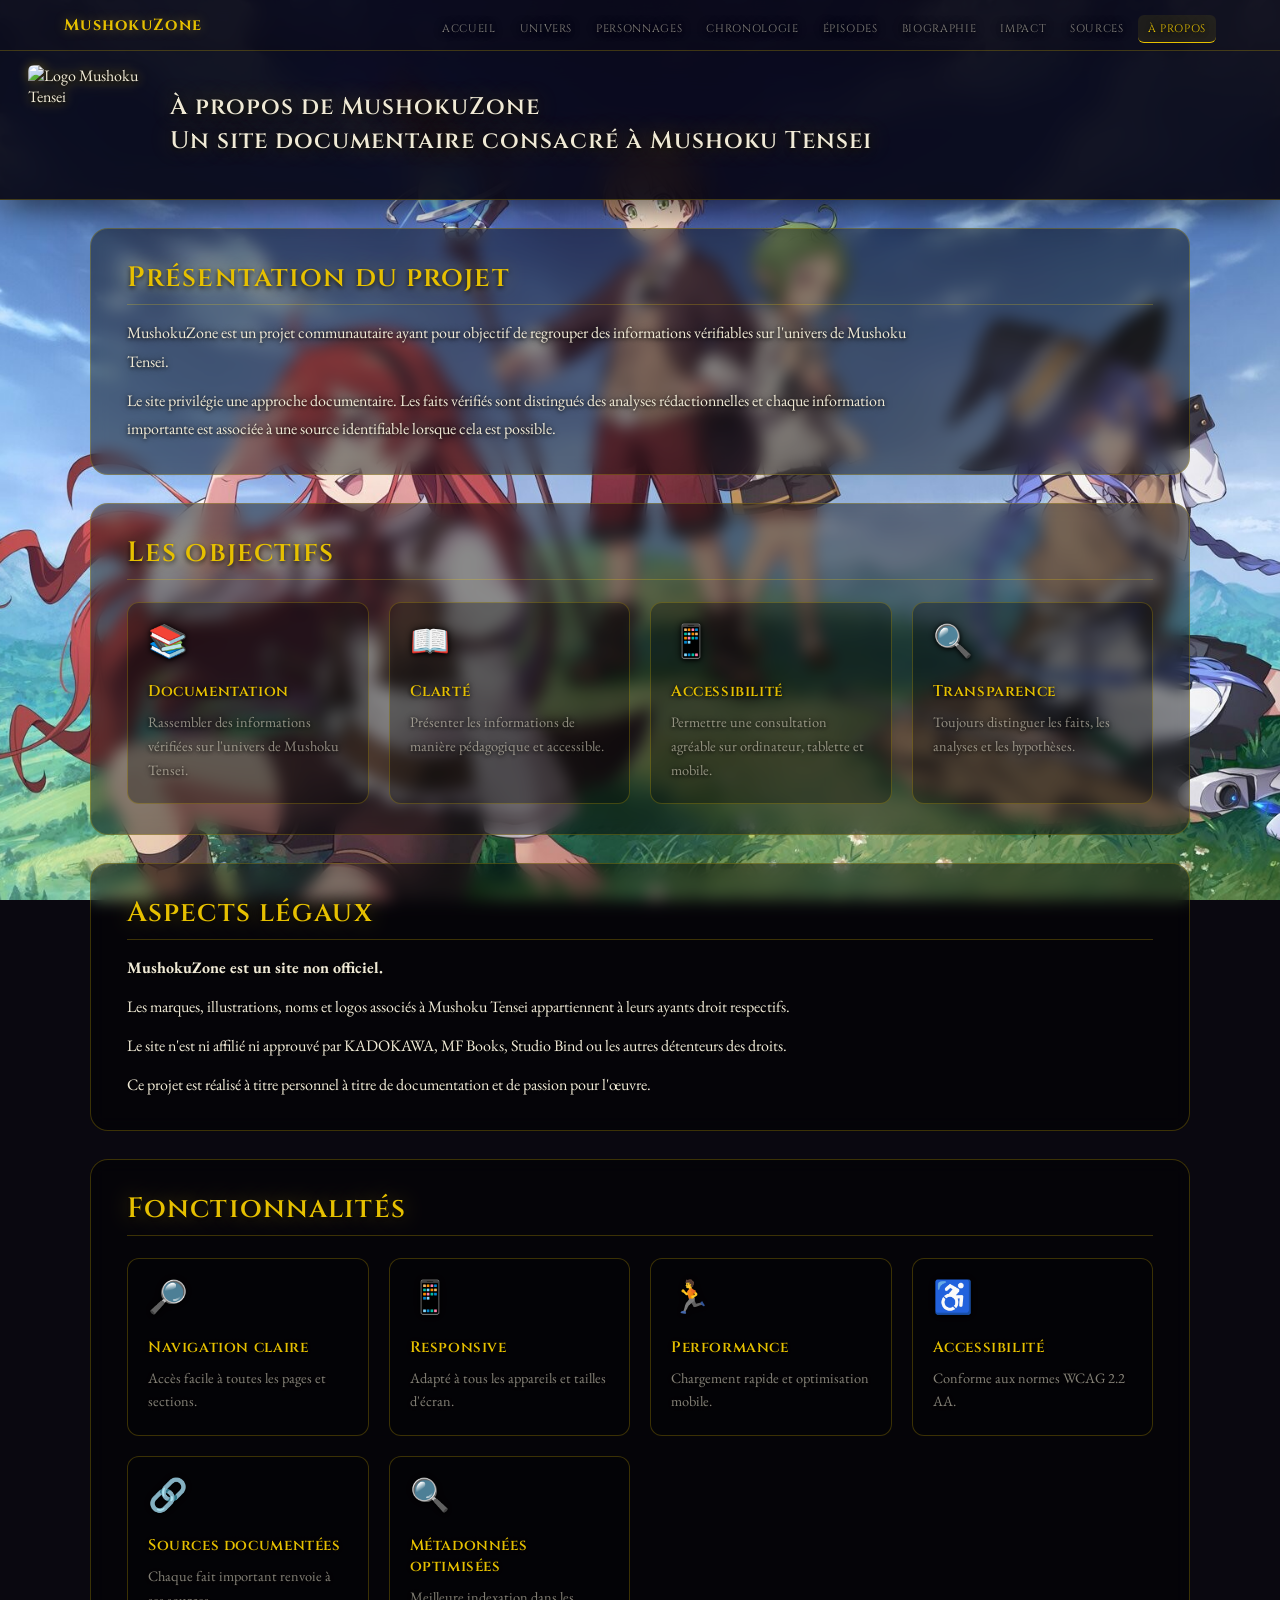
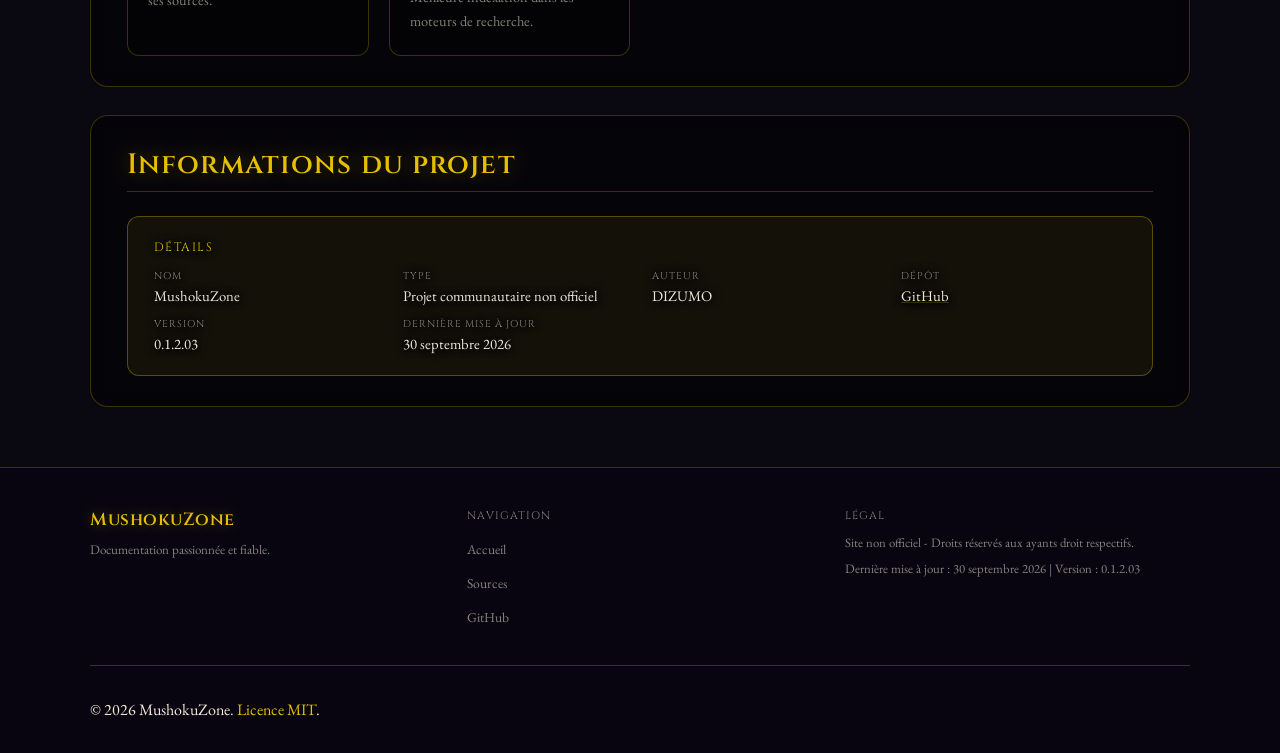
==== commit 381853a5: "fix: update footer to include license information" ====
--- a/Autre pages/A-propos.html
+++ b/Autre pages/A-propos.html
@@ -149,7 +149,7 @@
             <div class="site-footer__nav"><h4>Navigation</h4><ul><li><a href="../index.html">Accueil</a></li><li><a href="Sources.html">Sources</a></li><li><a href="https://github.com/DIZUMO/MushokuZone" target="_blank" rel="noopener noreferrer">GitHub</a></li></ul></div>
             <div class="site-footer__meta"><h4>Légal</h4><p>Site non officiel - Droits réservés aux ayants droit respectifs.</p></div>
         </div>
-        <div class="site-footer__bottom"><p>&copy; 2026 MushokuZone. Tous droits réservés.</p></div>
+        <div class="site-footer__bottom"><p>&copy; 2026 MushokuZone. <a href="../LICENSE">Licence MIT</a>.</p></div>
     </footer>
 
     <button id="back-to-top" aria-label="Revenir en haut">↑</button>
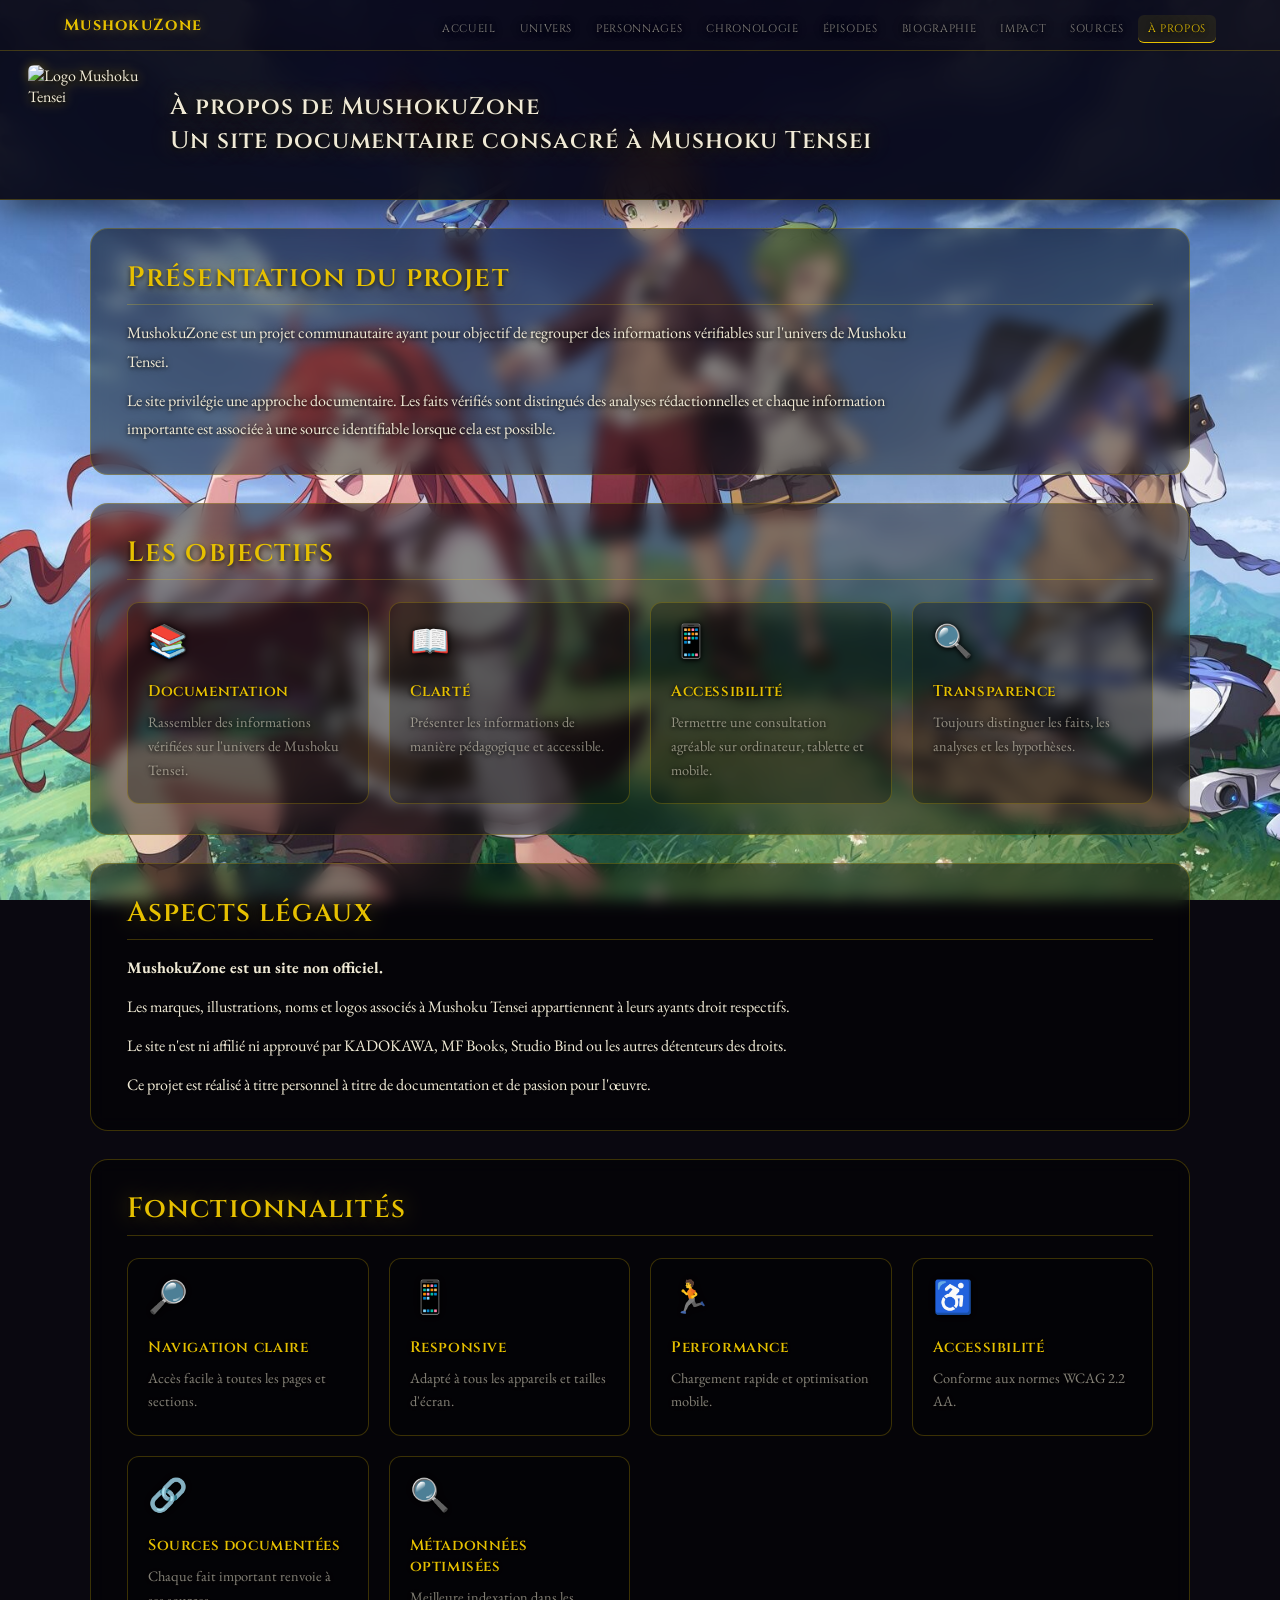
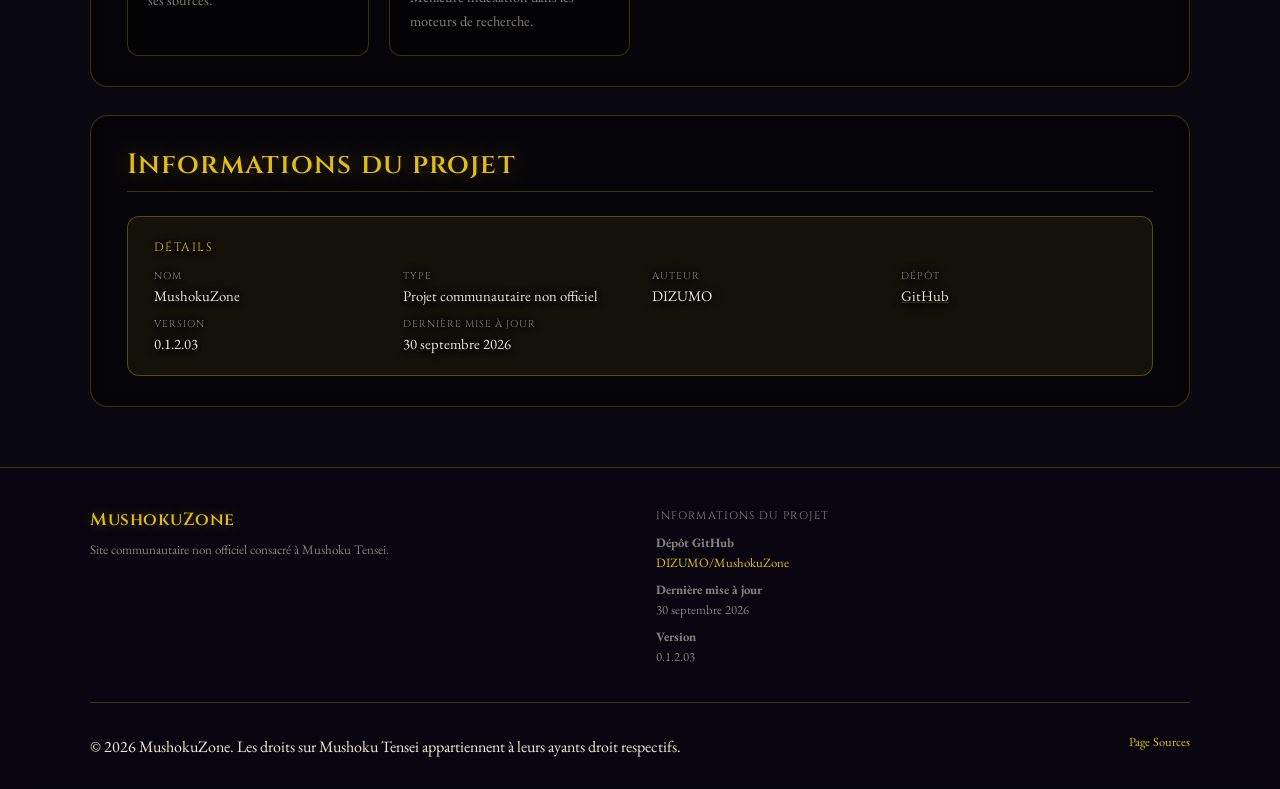
==== commit 1479a8c0: "feat: update footer across multiple pages to include project information and enhance layout" ====
--- a/Autre pages/A-propos.html
+++ b/Autre pages/A-propos.html
@@ -131,11 +131,11 @@
                     </div>
                     <div class="retenir__item">
                         <div class="retenir__label">Version</div>
-                        <div class="retenir__value" id="version">0.1.2.03</div>
+                        <div class="retenir__value">0.1.2.03</div>
                     </div>
                     <div class="retenir__item">
                         <div class="retenir__label">Dernière mise à jour</div>
-                        <div class="retenir__value" id="last-update">30 septembre 2026</div>
+                        <div class="retenir__value">30 septembre 2026</div>
                     </div>
                 </div>
             </div>
@@ -145,11 +145,21 @@
 
     <footer class="site-footer">
         <div class="site-footer__inner">
-            <div class="site-footer__brand"><h3>MushokuZone</h3><p>Documentation passionnée et fiable.</p></div>
-            <div class="site-footer__nav"><h4>Navigation</h4><ul><li><a href="../index.html">Accueil</a></li><li><a href="Sources.html">Sources</a></li><li><a href="https://github.com/DIZUMO/MushokuZone" target="_blank" rel="noopener noreferrer">GitHub</a></li></ul></div>
-            <div class="site-footer__meta"><h4>Légal</h4><p>Site non officiel - Droits réservés aux ayants droit respectifs.</p></div>
+            <div class="site-footer__brand">
+                <h3>MushokuZone</h3>
+                <p>Site communautaire non officiel consacré à Mushoku Tensei.</p>
+            </div>
+            <div class="site-footer__meta">
+                <h4>Informations du projet</h4>
+                <p><strong>Dépôt GitHub</strong><br><a href="https://github.com/DIZUMO/MushokuZone" target="_blank" rel="noopener noreferrer">DIZUMO/MushokuZone</a></p>
+                <p><strong>Dernière mise à jour</strong><br><span id="last-update">30 septembre 2026</span></p>
+                <p><strong>Version</strong><br><span id="version">0.1.2.03</span></p>
+            </div>
         </div>
-        <div class="site-footer__bottom"><p>&copy; 2026 MushokuZone. <a href="../LICENSE">Licence MIT</a>.</p></div>
+        <div class="site-footer__bottom">
+            <p>&copy; 2026 MushokuZone. Les droits sur Mushoku Tensei appartiennent à leurs ayants droit respectifs.</p>
+            <a href="Sources.html">Page Sources</a>
+        </div>
     </footer>
 
     <button id="back-to-top" aria-label="Revenir en haut">↑</button>
--- a/Css/style-common.css
+++ b/Css/style-common.css
@@ -359,8 +359,9 @@
 }
 .site-footer__inner {
     max-width: 1100px; margin: 0 auto;
-    display: grid; grid-template-columns: 1fr 1fr 1fr; gap: 32px;
-}
+    display: grid; grid-template-columns: 1fr 1fr; gap: 32px;
+}
+.site-footer__meta { padding-right: 28px; }
 .site-footer__brand h3 { font-family: var(--font-display); font-size: 1.1rem; color: var(--color-gold); margin: 0 0 8px; text-shadow: 0 0 14px var(--color-gold-glow); }
 .site-footer__brand p { font-size: 0.82rem; color: var(--color-text-muted); line-height: 1.55; max-width: none; margin: 0; }
 .site-footer__nav h4 { font-family: var(--font-display); font-size: 0.68rem; letter-spacing: 0.1em; text-transform: uppercase; color: var(--color-text-muted); margin: 0 0 12px; }
@@ -433,6 +434,7 @@
     th, td { padding: 8px 10px; white-space: nowrap; }
     p { max-width: 100%; }
     .site-footer__inner { grid-template-columns: 1fr; gap: 24px; }
+    .site-footer__meta { padding-right: 0; }
     .site-footer__bottom { flex-direction: column; text-align: center; }
     .cards-grid { grid-template-columns: 1fr; }
     #back-to-top { right: 16px; bottom: 70px; }
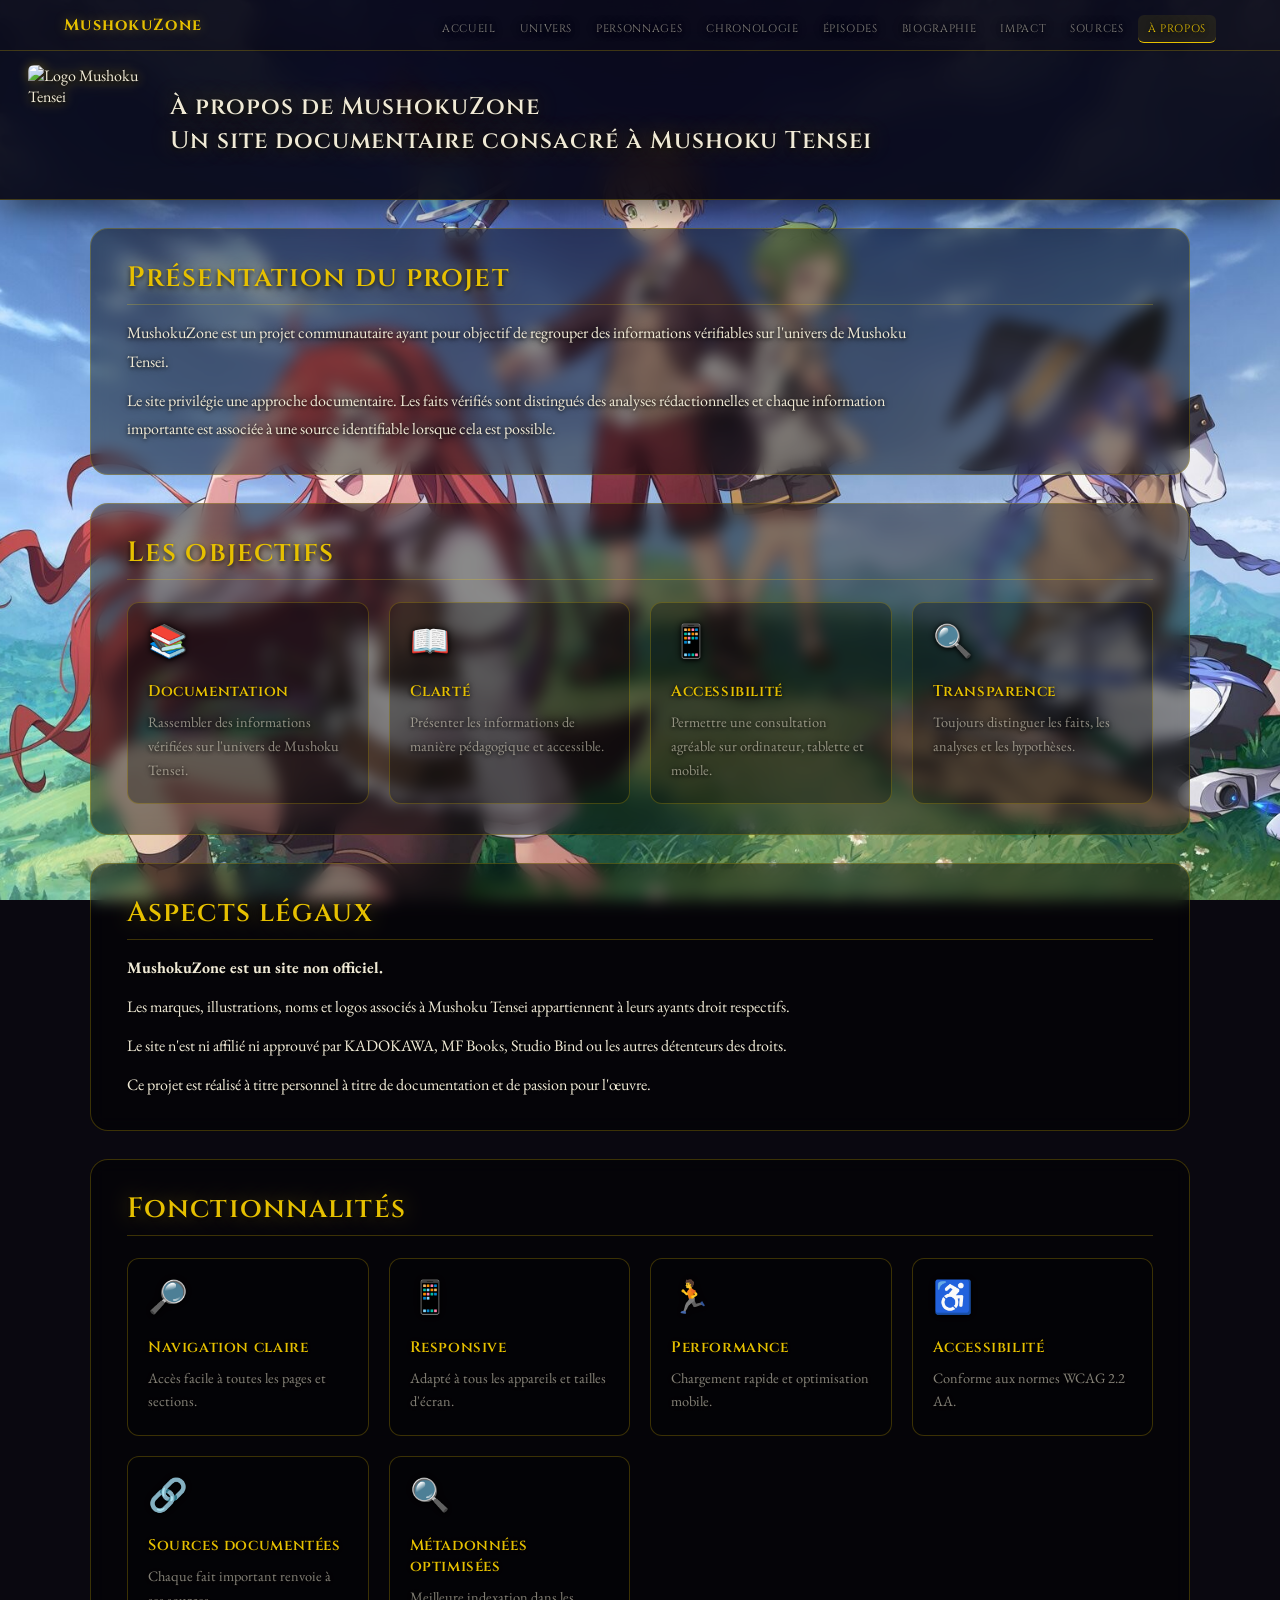
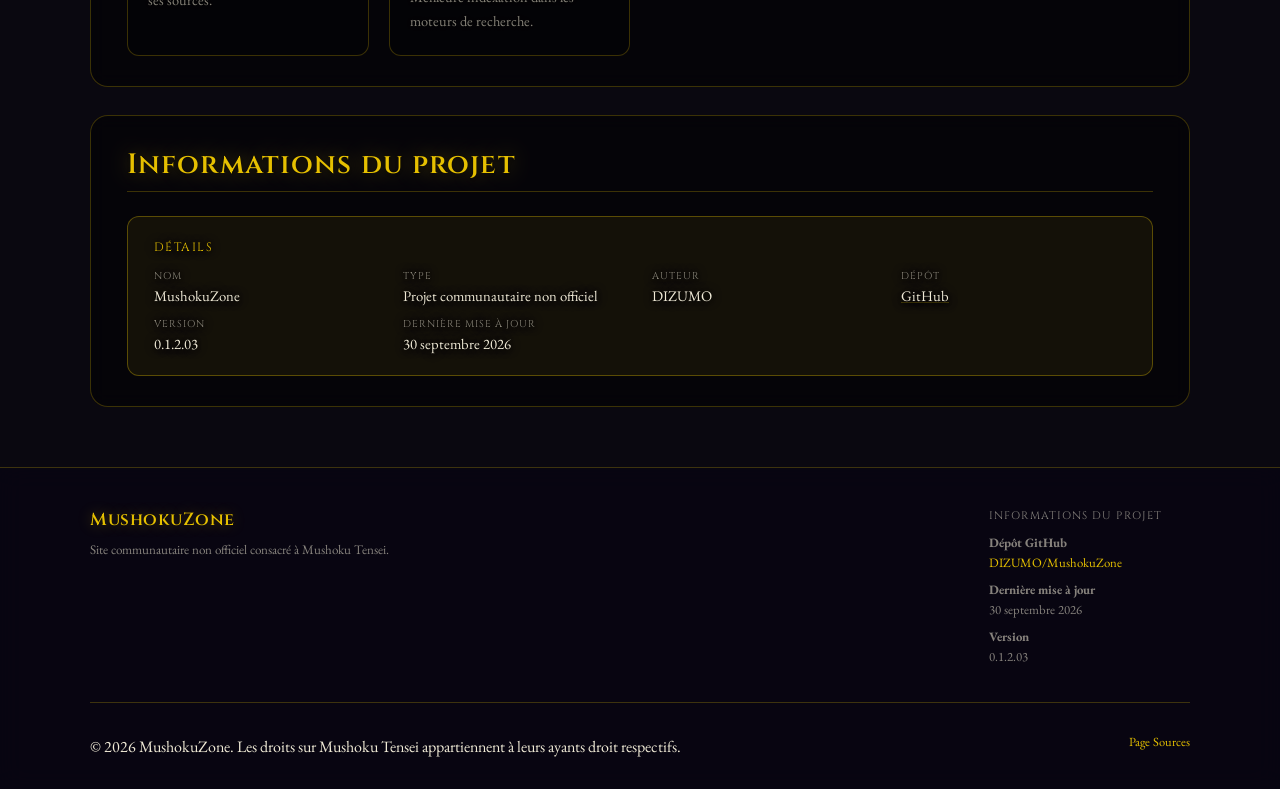
==== commit bb6df29d: "feat: update version display to use dynamic data attributes across multiple pages" ====
--- a/Autre pages/A-propos.html
+++ b/Autre pages/A-propos.html
@@ -131,7 +131,7 @@
                     </div>
                     <div class="retenir__item">
                         <div class="retenir__label">Version</div>
-                        <div class="retenir__value">0.1.2.03</div>
+                        <div class="retenir__value" data-site-version></div>
                     </div>
                     <div class="retenir__item">
                         <div class="retenir__label">Dernière mise à jour</div>
@@ -153,7 +153,7 @@
                 <h4>Informations du projet</h4>
                 <p><strong>Dépôt GitHub</strong><br><a href="https://github.com/DIZUMO/MushokuZone" target="_blank" rel="noopener noreferrer">DIZUMO/MushokuZone</a></p>
                 <p><strong>Dernière mise à jour</strong><br><span id="last-update">30 septembre 2026</span></p>
-                <p><strong>Version</strong><br><span id="version">0.1.2.03</span></p>
+                <p><strong>Version</strong><br><span id="version" data-site-version></span></p>
             </div>
         </div>
         <div class="site-footer__bottom">
@@ -163,7 +163,6 @@
     </footer>
 
     <button id="back-to-top" aria-label="Revenir en haut">↑</button>
-    <script src="../Js/config.js"></script>
     <script src="../Js/Jscripts.js"></script>
     <script src="../Js/seo-injector.js"></script>
     <script src="../Js/style-injector.js"></script>
--- a/Css/style-common.css
+++ b/Css/style-common.css
@@ -361,7 +361,7 @@
     max-width: 1100px; margin: 0 auto;
     display: grid; grid-template-columns: 1fr 1fr; gap: 32px;
 }
-.site-footer__meta { padding-right: 28px; }
+.site-footer__meta { justify-self: end; margin-right: 28px; }
 .site-footer__brand h3 { font-family: var(--font-display); font-size: 1.1rem; color: var(--color-gold); margin: 0 0 8px; text-shadow: 0 0 14px var(--color-gold-glow); }
 .site-footer__brand p { font-size: 0.82rem; color: var(--color-text-muted); line-height: 1.55; max-width: none; margin: 0; }
 .site-footer__nav h4 { font-family: var(--font-display); font-size: 0.68rem; letter-spacing: 0.1em; text-transform: uppercase; color: var(--color-text-muted); margin: 0 0 12px; }
@@ -434,7 +434,7 @@
     th, td { padding: 8px 10px; white-space: nowrap; }
     p { max-width: 100%; }
     .site-footer__inner { grid-template-columns: 1fr; gap: 24px; }
-    .site-footer__meta { padding-right: 0; }
+    .site-footer__meta { justify-self: start; margin-right: 0; }
     .site-footer__bottom { flex-direction: column; text-align: center; }
     .cards-grid { grid-template-columns: 1fr; }
     #back-to-top { right: 16px; bottom: 70px; }
